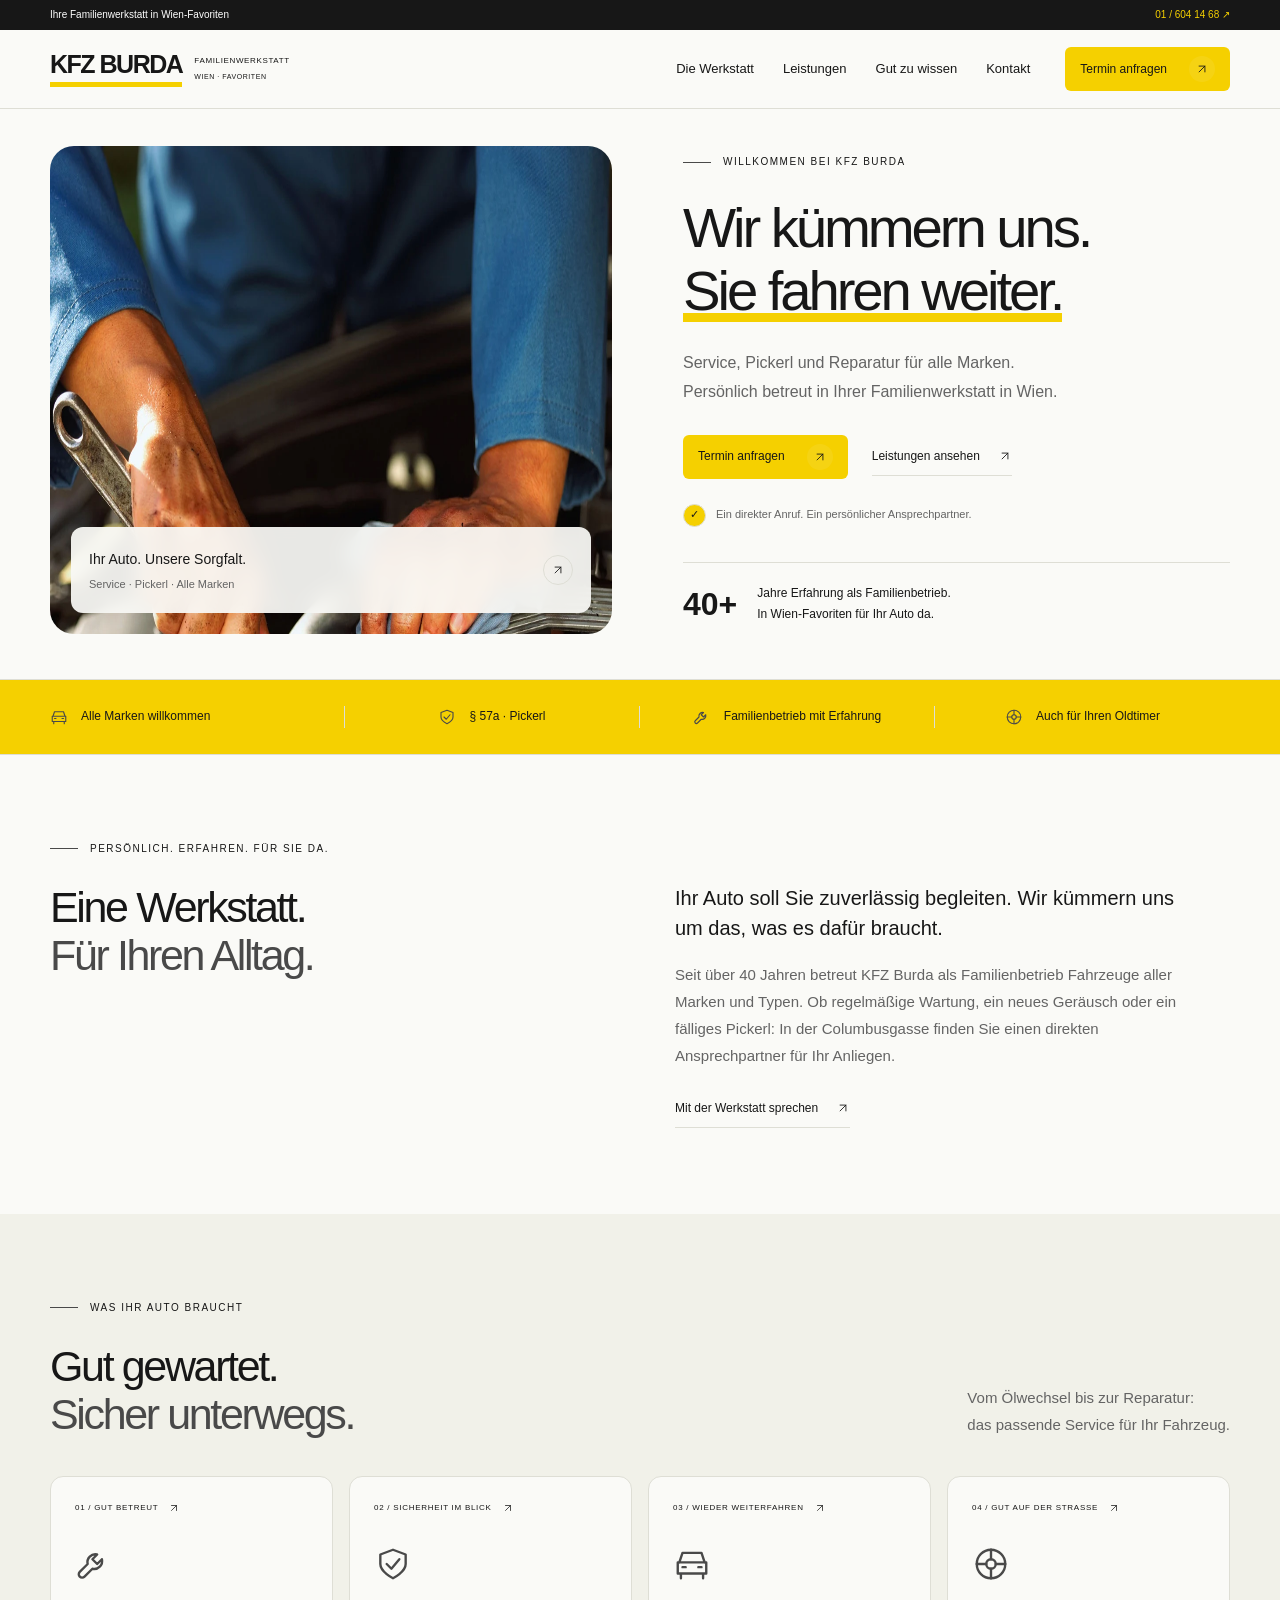
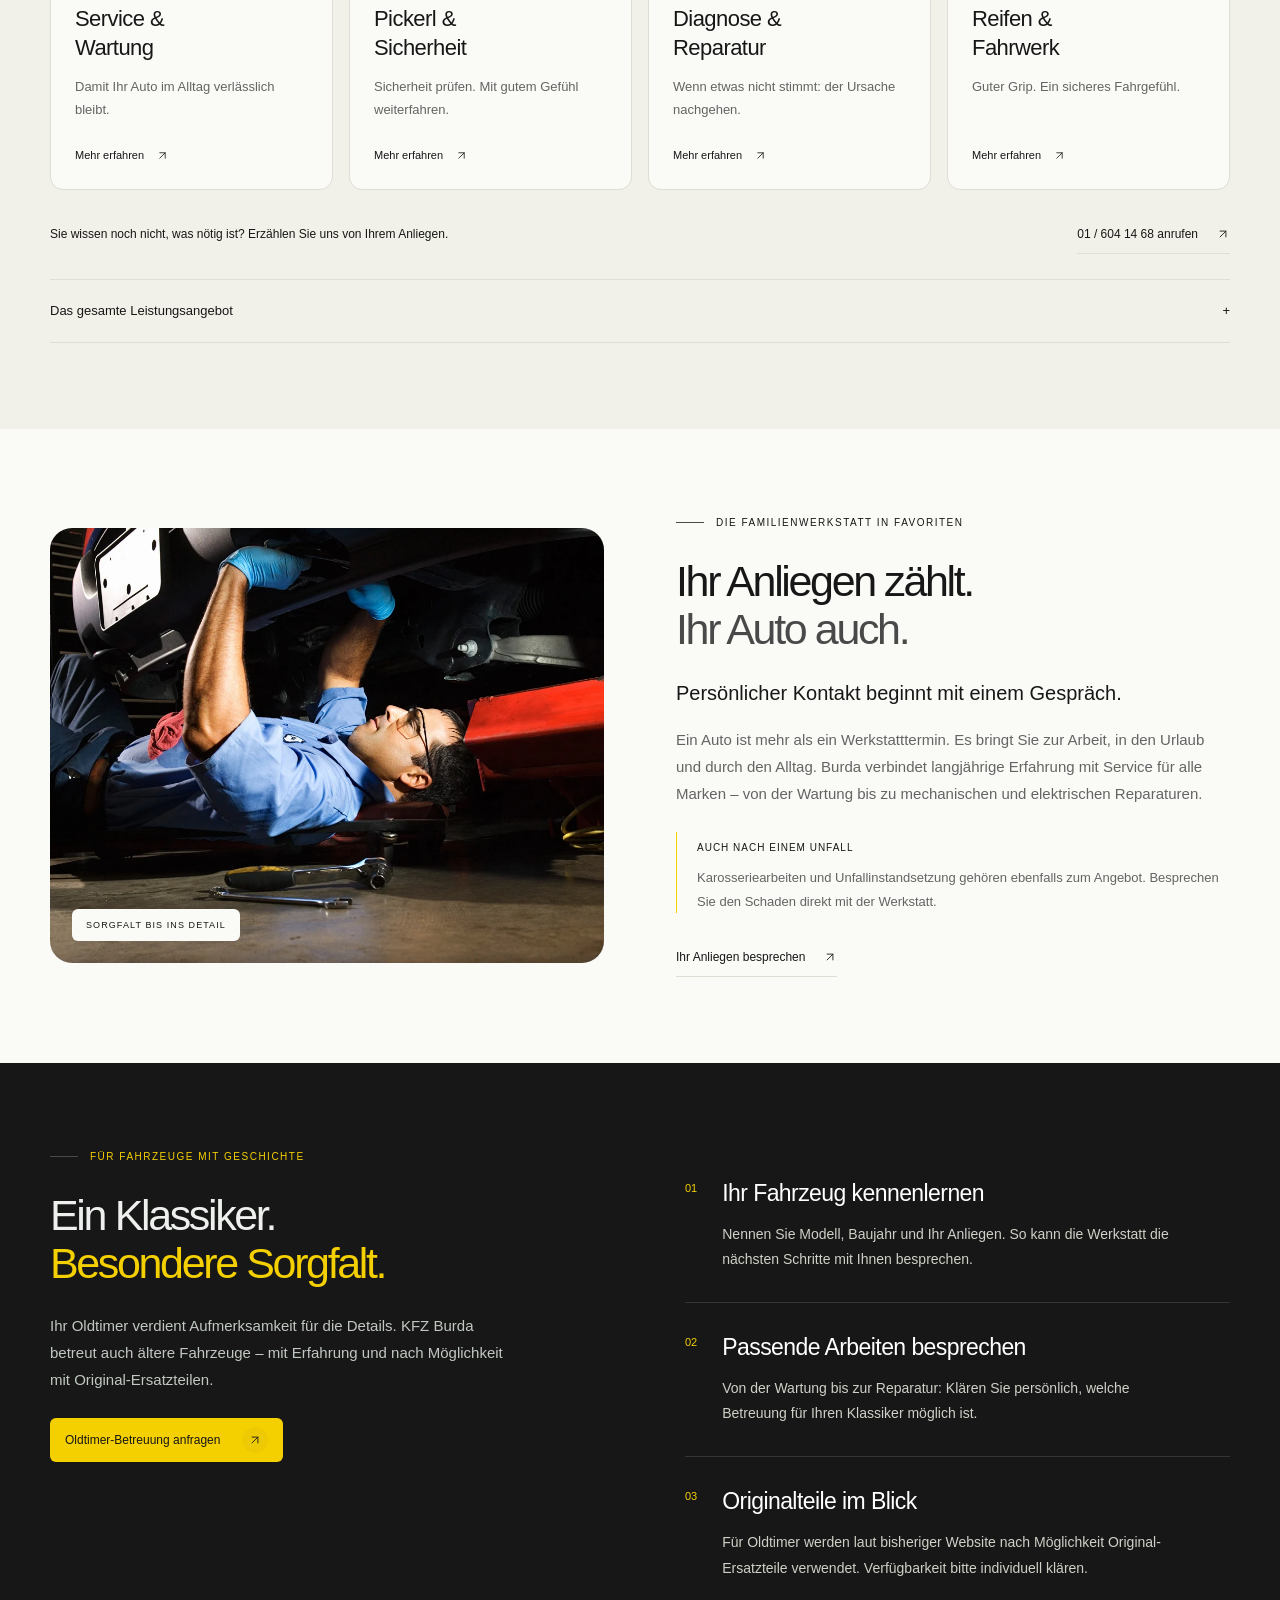
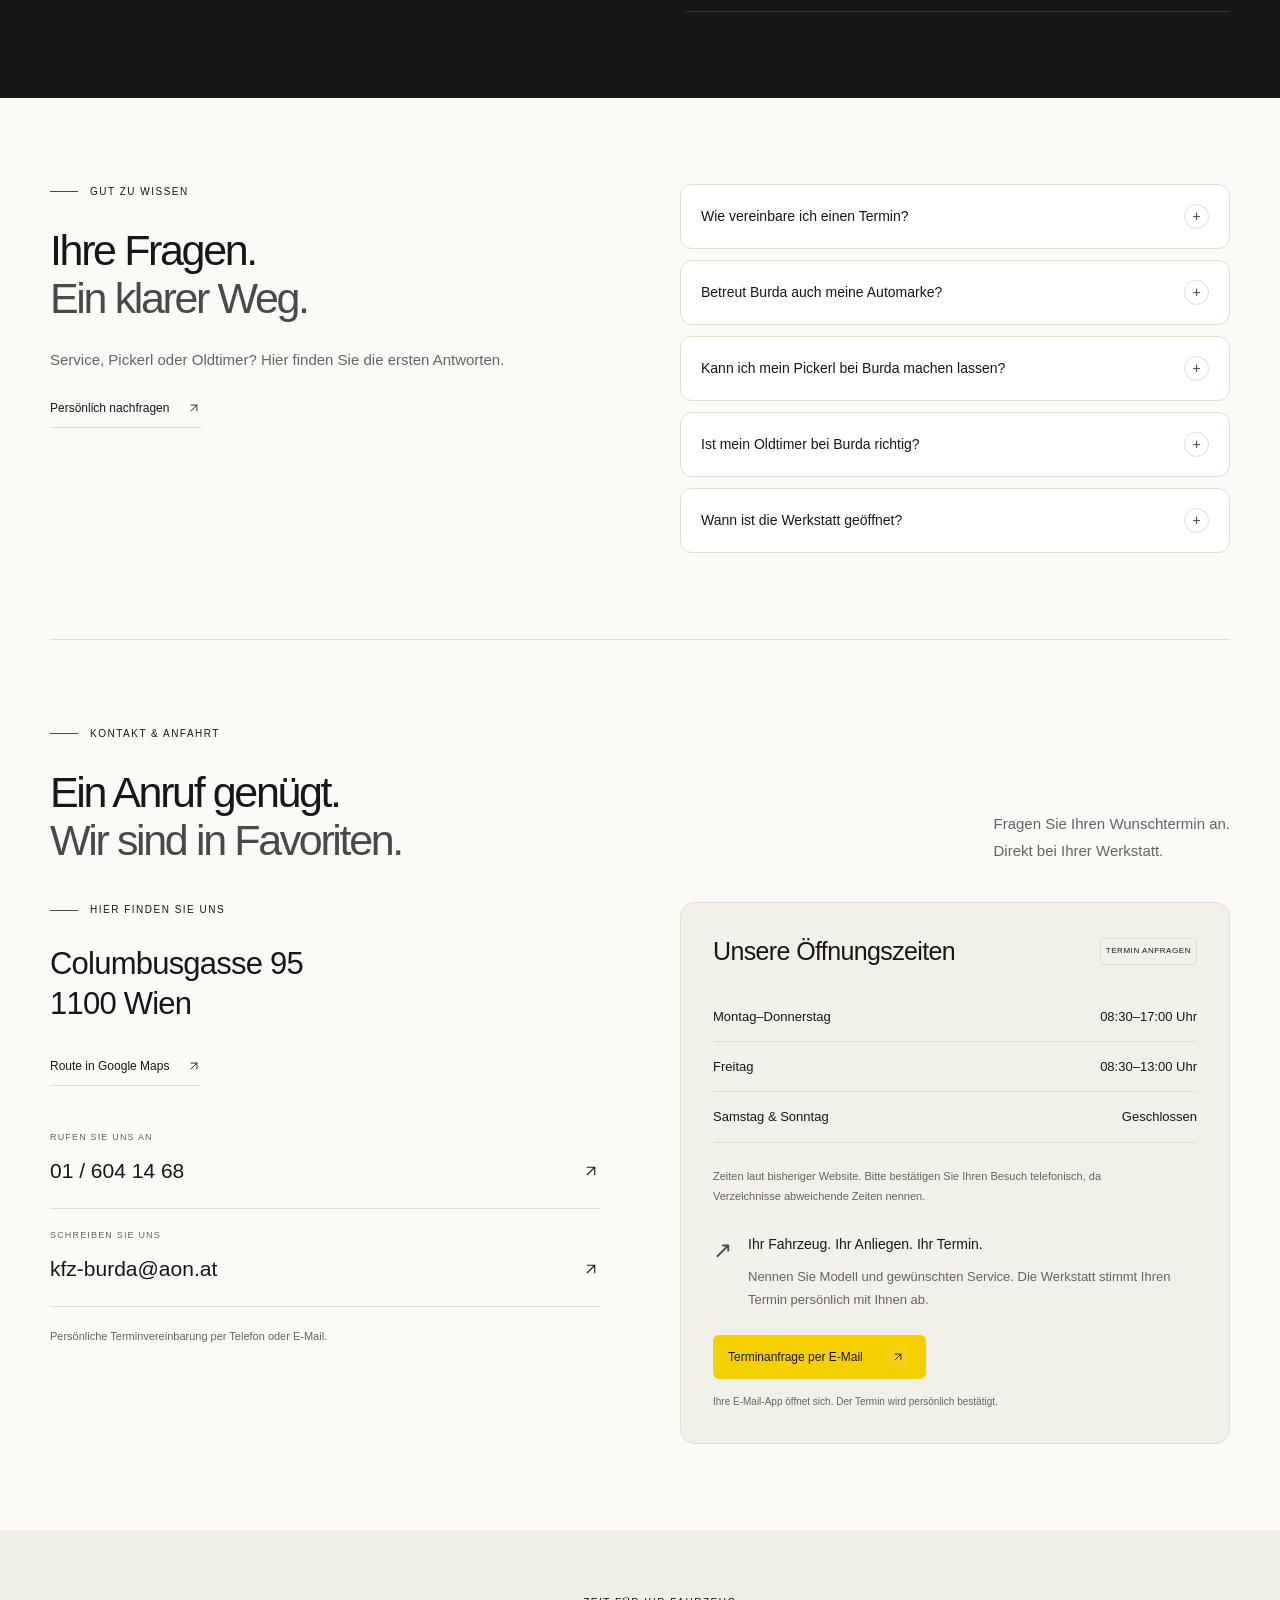
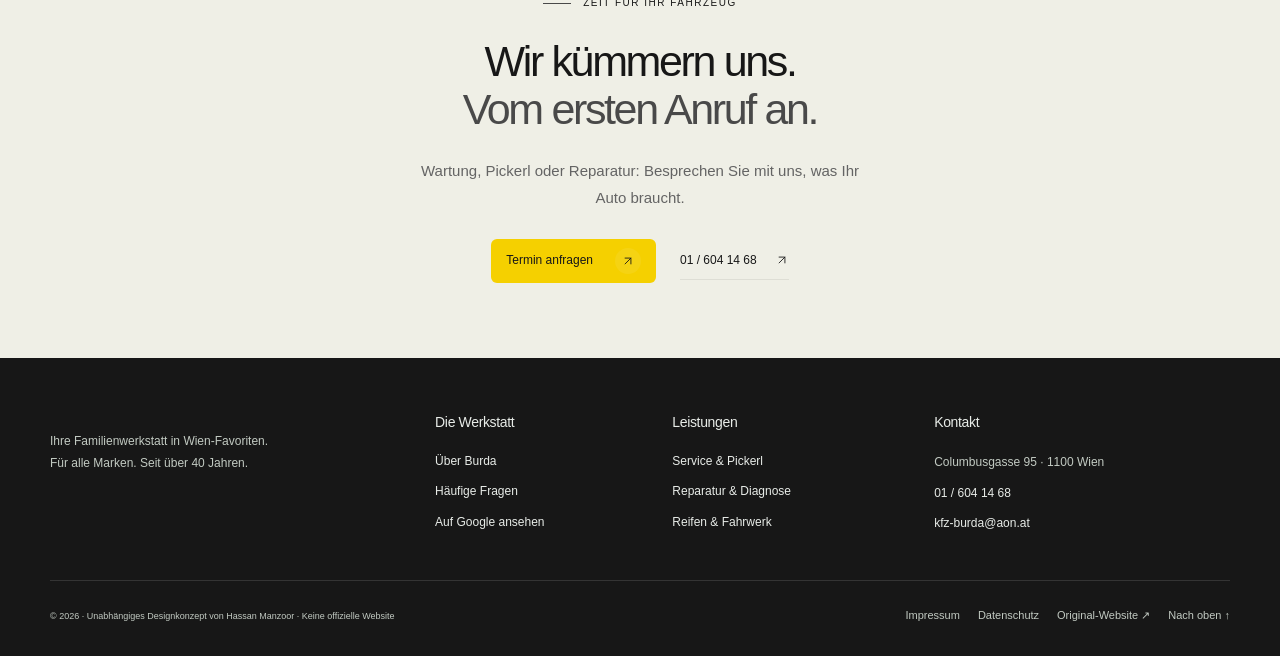
==== index.html @ a309a3d4 "Build Burda family workshop landing page and independent legal preview" ====
<!doctype html><html lang="de"><head><meta charset="utf-8"><meta name="viewport" content="width=device-width,initial-scale=1"><meta name="theme-color" content="#f5d000"><meta name="robots" content="noindex,nofollow"><title>KFZ Burda · Ihre Familienwerkstatt in 1100 Wien</title><meta name="description" content="Service, Pickerl und Reparatur für alle Marken. KFZ Burda in Wien-Favoriten. Unabhängiger Website-Entwurf."><link rel="icon" href="assets/favicon.svg"><link rel="preload" as="image" href="assets/service.webp"><link rel="stylesheet" href="style.css"><script src="app.js" defer></script></head><body><a class="skip" href="#main">Zum Inhalt springen</a><div class="topline"><div class="wrap"><span>Ihre Familienwerkstatt in Wien-Favoriten</span><a href="tel:+4316041468">01 / 604 14 68 ↗</a></div></div><header><div class="wrap nav"><a class="brand" href="/" aria-label="KFZ Burda – Startseite"><span class="brand-mark">KFZ BURDA</span><span>FAMILIENWERKSTATT<small>WIEN · FAVORITEN</small></span></a><nav id="navigation" aria-label="Hauptnavigation"><a href="#werkstatt">Die Werkstatt</a><a href="#leistungen">Leistungen</a><a href="#fragen">Gut zu wissen</a><a href="#kontakt">Kontakt</a></nav><a class="button" href="#kontakt">Termin anfragen<span><svg viewBox="0 0 24 24" aria-hidden="true"><path d="M7 17 17 7M7 7h10v10"/></svg></span></a><button class="menu" aria-label="Menü öffnen" aria-controls="navigation" aria-expanded="false"><span></span><span></span></button></div></header>
<main id="main"><section class="hero wrap"><div class="hero-visual"><img src="assets/service.webp" alt="Service-Motiv aus der bisherigen Website von KFZ Burda" loading="eager" decoding="async" width="1200" height="900"><div class="photo-tag"><div><strong>Ihr Auto. Unsere Sorgfalt.</strong><small>Service · Pickerl · Alle Marken</small></div><a class="text-link" href="#leistungen"><svg viewBox="0 0 24 24" aria-hidden="true"><path d="M7 17 17 7M7 7h10v10"/></svg></a></div></div><div class="hero-copy"><div class="eyebrow">WILLKOMMEN BEI KFZ BURDA</div><h1>Wir kümmern uns.<br><span>Sie fahren weiter.</span></h1><p>Service, Pickerl und Reparatur für alle Marken.<br>Persönlich betreut in Ihrer Familienwerkstatt in Wien.</p><div class="actions"><a class="button" href="#kontakt">Termin anfragen<span><svg viewBox="0 0 24 24" aria-hidden="true"><path d="M7 17 17 7M7 7h10v10"/></svg></span></a><a class="text-link" href="#leistungen">Leistungen ansehen<svg viewBox="0 0 24 24" aria-hidden="true"><path d="M7 17 17 7M7 7h10v10"/></svg></a></div><div class="hero-note"><span>✓</span> Ein direkter Anruf. Ein persönlicher Ansprechpartner.</div><div class="family-proof"><strong>40+</strong><span>Jahre Erfahrung als Familienbetrieb.<br>In Wien-Favoriten für Ihr Auto da.</span></div></div></section>
<div class="trust-strip"><div class="wrap"><div><svg viewBox="0 0 24 24" aria-hidden="true"><path d="m4 11 2-6h12l2 6M3 11h18v7H3zM5 18v3m14-3v3M6 14h2m8 0h2"/></svg>Alle Marken willkommen</div><div><svg viewBox="0 0 24 24" aria-hidden="true"><path d="m12 3 8 3v6c0 5-8 9-8 9s-8-4-8-9V6z"/><path d="m8 12 3 3 5-6"/></svg>§ 57a · Pickerl</div><div><svg viewBox="0 0 24 24" aria-hidden="true"><path d="M14 6a5 5 0 0 0-6 6l-5 5a2 2 0 0 0 3 3l5-5a5 5 0 0 0 6-6l-3 3-3-3 3-3Z"/></svg>Familienbetrieb mit Erfahrung</div><div><svg viewBox="0 0 24 24" aria-hidden="true"><circle cx="12" cy="12" r="9"/><circle cx="12" cy="12" r="3"/><path d="M12 3v6m0 6v6M3 12h6m6 0h6"/></svg>Auch für Ihren Oldtimer</div></div></div>
<section id="werkstatt" class="section wrap intro reveal"><div class="eyebrow">PERSÖNLICH. ERFAHREN. FÜR SIE DA.</div><div class="intro-grid"><h2>Eine Werkstatt.<br><span>Für Ihren Alltag.</span></h2><div><p class="lead">Ihr Auto soll Sie zuverlässig begleiten. Wir kümmern uns um das, was es dafür braucht.</p><p>Seit über 40 Jahren betreut KFZ Burda als Familienbetrieb Fahrzeuge aller Marken und Typen. Ob regelmäßige Wartung, ein neues Geräusch oder ein fälliges Pickerl: In der Columbusgasse finden Sie einen direkten Ansprechpartner für Ihr Anliegen.</p><a class="text-link" href="tel:+4316041468">Mit der Werkstatt sprechen<svg viewBox="0 0 24 24" aria-hidden="true"><path d="M7 17 17 7M7 7h10v10"/></svg></a></div></div></section>
<section id="leistungen" class="section services"><div class="wrap"><div class="section-head reveal"><div><div class="eyebrow">WAS IHR AUTO BRAUCHT</div><h2>Gut gewartet.<br><span>Sicher unterwegs.</span></h2></div><p>Vom Ölwechsel bis zur Reparatur:<br>das passende Service für Ihr Fahrzeug.</p></div><div class="service-grid"><button class="service-card reveal" data-service="0" aria-haspopup="dialog"><span class="card-top">01 / GUT BETREUT<svg viewBox="0 0 24 24" aria-hidden="true"><path d="M7 17 17 7M7 7h10v10"/></svg></span><svg viewBox="0 0 24 24" aria-hidden="true"><path d="M14 6a5 5 0 0 0-6 6l-5 5a2 2 0 0 0 3 3l5-5a5 5 0 0 0 6-6l-3 3-3-3 3-3Z"/></svg><h3>Service &<br>Wartung</h3><p>Damit Ihr Auto im Alltag verlässlich bleibt.</p><span class="card-link">Mehr erfahren <svg viewBox="0 0 24 24" aria-hidden="true"><path d="M7 17 17 7M7 7h10v10"/></svg></span></button><button class="service-card reveal" data-service="1" aria-haspopup="dialog"><span class="card-top">02 / SICHERHEIT IM BLICK<svg viewBox="0 0 24 24" aria-hidden="true"><path d="M7 17 17 7M7 7h10v10"/></svg></span><svg viewBox="0 0 24 24" aria-hidden="true"><path d="m12 3 8 3v6c0 5-8 9-8 9s-8-4-8-9V6z"/><path d="m8 12 3 3 5-6"/></svg><h3>Pickerl &<br>Sicherheit</h3><p>Sicherheit prüfen. Mit gutem Gefühl weiterfahren.</p><span class="card-link">Mehr erfahren <svg viewBox="0 0 24 24" aria-hidden="true"><path d="M7 17 17 7M7 7h10v10"/></svg></span></button><button class="service-card reveal" data-service="2" aria-haspopup="dialog"><span class="card-top">03 / WIEDER WEITERFAHREN<svg viewBox="0 0 24 24" aria-hidden="true"><path d="M7 17 17 7M7 7h10v10"/></svg></span><svg viewBox="0 0 24 24" aria-hidden="true"><path d="m4 11 2-6h12l2 6M3 11h18v7H3zM5 18v3m14-3v3M6 14h2m8 0h2"/></svg><h3>Diagnose &<br>Reparatur</h3><p>Wenn etwas nicht stimmt: der Ursache nachgehen.</p><span class="card-link">Mehr erfahren <svg viewBox="0 0 24 24" aria-hidden="true"><path d="M7 17 17 7M7 7h10v10"/></svg></span></button><button class="service-card reveal" data-service="3" aria-haspopup="dialog"><span class="card-top">04 / GUT AUF DER STRASSE<svg viewBox="0 0 24 24" aria-hidden="true"><path d="M7 17 17 7M7 7h10v10"/></svg></span><svg viewBox="0 0 24 24" aria-hidden="true"><circle cx="12" cy="12" r="9"/><circle cx="12" cy="12" r="3"/><path d="M12 3v6m0 6v6M3 12h6m6 0h6"/></svg><h3>Reifen &<br>Fahrwerk</h3><p>Guter Grip. Ein sicheres Fahrgefühl.</p><span class="card-link">Mehr erfahren <svg viewBox="0 0 24 24" aria-hidden="true"><path d="M7 17 17 7M7 7h10v10"/></svg></span></button></div><div class="service-bottom"><p>Sie wissen noch nicht, was nötig ist? Erzählen Sie uns von Ihrem Anliegen.</p><a class="text-link" href="tel:+4316041468">01 / 604 14 68 anrufen<svg viewBox="0 0 24 24" aria-hidden="true"><path d="M7 17 17 7M7 7h10v10"/></svg></a></div><details class="all-services"><summary>Das gesamte Leistungsangebot <span>+</span></summary><p>Service und Wartung · § 57a-Begutachtung · Computerdiagnose · Sicherheitsanalyse · Urlaubscheck · Ölwechsel · Klimaanlagenwartung · Reifenservice · Bremsen · Auspuff · Lenkung und Fahrwerk · Motor und Kupplung · Elektrische Reparaturen · Karosseriearbeiten und Unfallinstandsetzung · Oldtimerbetreuung</p></details></div></section>
<section class="section wrap team"><div class="team-image reveal"><img src="assets/bodywork.webp" alt="Reparatur-Motiv aus der bisherigen Website von KFZ Burda" loading="lazy" decoding="async" width="1200" height="900"><span class="image-label">SORGFALT BIS INS DETAIL</span></div><div class="team-copy reveal"><div class="eyebrow">DIE FAMILIENWERKSTATT IN FAVORITEN</div><h2>Ihr Anliegen zählt.<br><span>Ihr Auto auch.</span></h2><p class="lead">Persönlicher Kontakt beginnt mit einem Gespräch.</p><p>Ein Auto ist mehr als ein Werkstatttermin. Es bringt Sie zur Arbeit, in den Urlaub und durch den Alltag. Burda verbindet langjährige Erfahrung mit Service für alle Marken – von der Wartung bis zu mechanischen und elektrischen Reparaturen.</p><div class="qualification"><strong>AUCH NACH EINEM UNFALL</strong><p>Karosseriearbeiten und Unfallinstandsetzung gehören ebenfalls zum Angebot. Besprechen Sie den Schaden direkt mit der Werkstatt.</p></div><a class="text-link" href="#kontakt">Ihr Anliegen besprechen<svg viewBox="0 0 24 24" aria-hidden="true"><path d="M7 17 17 7M7 7h10v10"/></svg></a></div></section>
<section class="comfort section"><div class="wrap comfort-grid"><div class="reveal"><div class="eyebrow">FÜR FAHRZEUGE MIT GESCHICHTE</div><h2>Ein Klassiker.<br><span>Besondere Sorgfalt.</span></h2><p>Ihr Oldtimer verdient Aufmerksamkeit für die Details. KFZ Burda betreut auch ältere Fahrzeuge – mit Erfahrung und nach Möglichkeit mit Original-Ersatzteilen.</p><a class="button light" href="tel:+4316041468">Oldtimer-Betreuung anfragen<span><svg viewBox="0 0 24 24" aria-hidden="true"><path d="M7 17 17 7M7 7h10v10"/></svg></span></a></div><div class="comfort-list reveal"><div><span>01</span><div><h3>Ihr Fahrzeug kennenlernen</h3><p>Nennen Sie Modell, Baujahr und Ihr Anliegen. So kann die Werkstatt die nächsten Schritte mit Ihnen besprechen.</p></div></div><div><span>02</span><div><h3>Passende Arbeiten besprechen</h3><p>Von der Wartung bis zur Reparatur: Klären Sie persönlich, welche Betreuung für Ihren Klassiker möglich ist.</p></div></div><div><span>03</span><div><h3>Originalteile im Blick</h3><p>Für Oldtimer werden laut bisheriger Website nach Möglichkeit Original-Ersatzteile verwendet. Verfügbarkeit bitte individuell klären.</p></div></div></div></div></section>
<section id="fragen" class="section wrap faq"><div class="faq-grid"><div class="reveal"><div class="eyebrow">GUT ZU WISSEN</div><h2>Ihre Fragen.<br><span>Ein klarer Weg.</span></h2><p>Service, Pickerl oder Oldtimer? Hier finden Sie die ersten Antworten.</p><a class="text-link" href="tel:+4316041468">Persönlich nachfragen<svg viewBox="0 0 24 24" aria-hidden="true"><path d="M7 17 17 7M7 7h10v10"/></svg></a></div><div class="questions reveal"><details><summary>Wie vereinbare ich einen Termin?<span>+</span></summary><p>Rufen Sie unter 01 / 604 14 68 an oder schreiben Sie an kfz-burda@aon.at. Nennen Sie Ihr Fahrzeug und Ihr Anliegen. Ihren Termin stimmen Sie direkt mit der Werkstatt ab.</p></details><details><summary>Betreut Burda auch meine Automarke?<span>+</span></summary><p>Ja. Die Familienwerkstatt wartet und repariert Fahrzeuge aller Marken und Typen.</p></details><details><summary>Kann ich mein Pickerl bei Burda machen lassen?<span>+</span></summary><p>Ja. Die § 57a-Begutachtung gehört zum Leistungsangebot. Bitte fragen Sie telefonisch nach einem Termin für Ihr Fahrzeug.</p></details><details><summary>Ist mein Oldtimer bei Burda richtig?<span>+</span></summary><p>Burda bietet auch Betreuung für Oldtimer. Laut bisheriger Website werden dafür nach Möglichkeit Original-Ersatzteile verwendet. Besprechen Sie Modell und benötigte Arbeiten persönlich.</p></details><details><summary>Wann ist die Werkstatt geöffnet?<span>+</span></summary><p>Laut bisheriger Website: Montag bis Donnerstag 08:30–17:00 Uhr, Freitag 08:30–13:00 Uhr. Da Verzeichnisse abweichende Zeiten nennen, bestätigen Sie Ihren Besuch bitte telefonisch.</p></details></div></div></section>
<section id="kontakt" class="section wrap contact"><div class="section-head reveal"><div><div class="eyebrow">KONTAKT & ANFAHRT</div><h2>Ein Anruf genügt.<br><span>Wir sind in Favoriten.</span></h2></div><p>Fragen Sie Ihren Wunschtermin an.<br>Direkt bei Ihrer Werkstatt.</p></div><div class="contact-grid"><div class="contact-address reveal"><div class="eyebrow">HIER FINDEN SIE UNS</div><h3>Columbusgasse 95<br>1100 Wien</h3><a class="text-link" href="https://www.google.com/maps/search/?api=1&query=Burda+KFZ+Werkst%C3%A4tte+Columbusgasse+95+1100+Wien">Route in Google Maps<svg viewBox="0 0 24 24" aria-hidden="true"><path d="M7 17 17 7M7 7h10v10"/></svg></a><div class="contact-links"><a href="tel:+4316041468"><small>RUFEN SIE UNS AN</small><span>01 / 604 14 68 <svg viewBox="0 0 24 24" aria-hidden="true"><path d="M7 17 17 7M7 7h10v10"/></svg></span></a><a href="mailto:kfz-burda@aon.at?subject=Terminanfrage%20KFZ%20Burda"><small>SCHREIBEN SIE UNS</small><span>kfz-burda@aon.at <svg viewBox="0 0 24 24" aria-hidden="true"><path d="M7 17 17 7M7 7h10v10"/></svg></span></a></div><p class="contact-note">Persönliche Terminvereinbarung per Telefon oder E-Mail.</p></div><div class="hours reveal"><div class="hours-heading"><h3>Unsere Öffnungszeiten</h3><span>TERMIN ANFRAGEN</span></div><dl><div><dt>Montag–Donnerstag</dt><dd>08:30–17:00 Uhr</dd></div><div><dt>Freitag</dt><dd>08:30–13:00 Uhr</dd></div><div><dt>Samstag & Sonntag</dt><dd>Geschlossen</dd></div></dl><p class="contact-note">Zeiten laut bisheriger Website. Bitte bestätigen Sie Ihren Besuch telefonisch, da Verzeichnisse abweichende Zeiten nennen.</p><div class="booking-note"><span>↗</span><div><strong>Ihr Fahrzeug. Ihr Anliegen. Ihr Termin.</strong><p>Nennen Sie Modell und gewünschten Service. Die Werkstatt stimmt Ihren Termin persönlich mit Ihnen ab.</p></div></div><a class="button" href="mailto:kfz-burda@aon.at?subject=Terminanfrage%20KFZ%20Burda">Terminanfrage per E-Mail<span><svg viewBox="0 0 24 24" aria-hidden="true"><path d="M7 17 17 7M7 7h10v10"/></svg></span></a><small>Ihre E-Mail-App öffnet sich. Der Termin wird persönlich bestätigt.</small></div></div></section>
<section class="closing"><div class="wrap reveal"><div class="eyebrow">ZEIT FÜR IHR FAHRZEUG</div><h2>Wir kümmern uns.<br><span>Vom ersten Anruf an.</span></h2><p>Wartung, Pickerl oder Reparatur: Besprechen Sie mit uns, was Ihr Auto braucht.</p><div class="actions"><a class="button" href="#kontakt">Termin anfragen<span><svg viewBox="0 0 24 24" aria-hidden="true"><path d="M7 17 17 7M7 7h10v10"/></svg></span></a><a class="text-link" href="tel:+4316041468">01 / 604 14 68<svg viewBox="0 0 24 24" aria-hidden="true"><path d="M7 17 17 7M7 7h10v10"/></svg></a></div></div></section></main>
<footer><div class="wrap"><div class="footer-grid"><div><a class="brand" href="/" aria-label="KFZ Burda – Startseite"><span class="brand-mark">KFZ BURDA</span><span>FAMILIENWERKSTATT<small>WIEN · FAVORITEN</small></span></a><p>Ihre Familienwerkstatt in Wien-Favoriten.<br>Für alle Marken. Seit über 40 Jahren.</p></div><div><h3>Die Werkstatt</h3><a href="#werkstatt">Über Burda</a><a href="#fragen">Häufige Fragen</a><a href="https://www.google.com/maps/search/?api=1&query=Burda+KFZ+Werkst%C3%A4tte+Columbusgasse+95+1100+Wien">Auf Google ansehen</a></div><div><h3>Leistungen</h3><a href="#leistungen">Service & Pickerl</a><a href="#leistungen">Reparatur & Diagnose</a><a href="#leistungen">Reifen & Fahrwerk</a></div><div><h3>Kontakt</h3><p>Columbusgasse 95 · 1100 Wien</p><a href="tel:+4316041468">01 / 604 14 68</a><a href="mailto:kfz-burda@aon.at">kfz-burda@aon.at</a></div></div><div class="footer-bottom"><span>© 2026 · Unabhängiges Designkonzept von Hassan Manzoor · Keine offizielle Website</span><div><a href="impressum.html">Impressum</a><a href="datenschutz.html">Datenschutz</a><a href="https://stadler49.wixsite.com/kfz-burda">Original-Website ↗</a><a href="#main">Nach oben ↑</a></div></div></div></footer><div class="mobile-bar"><a class="button" href="tel:+4316041468">Anrufen<span><svg viewBox="0 0 24 24" aria-hidden="true"><path d="M7 17 17 7M7 7h10v10"/></svg></span></a><a class="button" href="#kontakt">Termin anfragen<span><svg viewBox="0 0 24 24" aria-hidden="true"><path d="M7 17 17 7M7 7h10v10"/></svg></span></a></div><dialog id="detail-dialog" aria-labelledby="dialog-title"><button class="dialog-close" aria-label="Schließen">×</button><div id="dialog-content"></div></dialog></body></html>
---- style.css ----
:root{--ink:#3b4347;--accent:#586158;--muted:#6b7579;--paper:#fafaf8;--wash:#eff1ef;--line:#dce0dc;--dark:#30383c}*{box-sizing:border-box}html{scroll-behavior:smooth;scroll-padding-top:100px}body{margin:0;background:var(--paper);color:var(--ink);font:400 15px/1.8 Tahoma,Geneva,Arial,sans-serif}a{color:inherit;text-decoration:none}button,input{font:inherit}button{cursor:pointer}img{max-width:100%}h1,h2,h3,p,figure{margin:0}h1,h2{font-weight:300;line-height:1.12;letter-spacing:-.045em}h1{font-size:clamp(43px,4.7vw,66px)}h2{font-size:46px}h1 span,h2 span{color:var(--accent)}h3{font-weight:400;line-height:1.3;letter-spacing:-.025em}svg{width:18px;height:18px;fill:none;stroke:currentColor;stroke-width:1.5;stroke-linecap:round;stroke-linejoin:round;flex:none}a:focus-visible,button:focus-visible,summary:focus-visible{outline:2px solid var(--accent);outline-offset:6px}.wrap{width:calc(100% - 100px);max-width:1300px;margin:auto}.section{padding:86px 0}.skip{position:fixed;top:-100px;left:15px;background:white;padding:12px;z-index:10}.skip:focus{top:10px}.topline{background:var(--ink);color:#fff;font-size:10px;line-height:30px}.topline .wrap{display:flex;justify-content:space-between}.topline a{color:#e3e8e3}header{border-bottom:1px solid var(--line);background:var(--paper);position:sticky;top:0;z-index:5}.nav{height:78px;display:flex;align-items:center;gap:35px}.brand{display:flex;align-items:center;gap:20px}.brand img{width:148px;height:48px;object-fit:contain}.brand>span{font-size:9px;letter-spacing:.15em;line-height:1.5}.brand small{display:block;font-size:7px;margin-top:5px;letter-spacing:.08em}nav{display:flex;gap:29px;margin-left:auto;font-size:13px}nav a:hover{color:var(--accent)}.button{display:inline-flex;align-items:center;justify-content:center;gap:22px;background:var(--ink);color:white;padding:9px 15px;min-height:44px;border-radius:6px;font-size:12px;font-weight:500;line-height:1.4;transition:background .2s,transform .2s}.button:hover{background:var(--accent);transform:translateY(-2px)}.button>span{display:grid;place-items:center;width:26px;height:26px;border-radius:50%;background:#ffffff13}.button svg{width:14px;height:14px}.menu{display:none;background:none;border:0;padding:10px}.menu span{display:block;width:22px;height:1px;background:var(--ink);margin:6px 0}.hero{display:grid;grid-template-columns:1fr 1fr;align-items:center;gap:56px;min-height:570px;padding-top:30px;padding-bottom:38px}.hero-visual{height:488px;position:relative;border-radius:24px;overflow:hidden}.hero-photo{width:100%;height:100%;object-fit:cover;object-position:58% center;display:block}.photo-tag{position:absolute;bottom:21px;left:21px;right:21px;padding:18px;background:#fafaf8ed;border-radius:12px;display:flex;justify-content:space-between;align-items:center;box-shadow:0 4px 30px #0001;backdrop-filter:blur(10px)}.photo-tag strong{font-weight:500;font-size:14px}.photo-tag small{display:block;font-size:11px;color:var(--muted);margin-top:3px}.photo-tag .text-link{margin:0;padding:7px;border:1px solid var(--line);border-radius:50%}.hero-copy{padding-left:15px}.eyebrow{display:flex;align-items:center;gap:12px;font-size:10px;font-weight:500;letter-spacing:.15em;line-height:1.6;margin-bottom:26px}.eyebrow:before{content:'';height:1px;width:28px;background:var(--accent)}.hero p{font-size:16px;color:var(--muted);margin:27px 0 28px}.actions{display:flex;align-items:center;gap:24px;flex-wrap:wrap}.text-link{display:inline-flex;align-items:center;gap:18px;padding:10px 0;border-bottom:1px solid var(--line);font-size:12px;font-weight:500;line-height:1.5}.text-link:hover{color:var(--accent)}.text-link svg{width:14px;height:14px}.hero-note{display:flex;align-items:center;gap:10px;font-size:11px;color:var(--muted);margin-top:25px}.hero-note>span{border:1px solid var(--line);height:23px;width:23px;display:grid;place-items:center;border-radius:50%;color:var(--accent)}.hero-rating{display:flex;align-items:center;gap:9px;font-size:10px;margin-top:21px}.hero-rating>strong{font-size:15px;font-weight:500}.hero-rating>span:last-child{display:flex;align-items:center;gap:8px;color:var(--muted)}.hero-rating svg{width:12px;height:12px}.stars{color:#8a7539;letter-spacing:2px;font-size:13px}.trust-strip{border-top:1px solid var(--line);border-bottom:1px solid var(--line)}.trust-strip .wrap{display:grid;grid-template-columns:repeat(4,1fr);padding:26px 0}.trust-strip .wrap>div{display:flex;align-items:center;justify-content:center;gap:13px;font-size:12px;border-right:1px solid var(--line)}.trust-strip .wrap>div:first-child{justify-content:flex-start}.trust-strip .wrap>div:last-child{border:0}.trust-strip svg{color:var(--accent)}.intro-grid{display:grid;grid-template-columns:1fr 1fr;gap:70px}.intro-grid .lead{font-size:20px;line-height:1.5;color:var(--ink);margin-bottom:18px}.intro-grid p{color:var(--muted);max-width:510px}.intro-grid .text-link{margin-top:20px}.services{background:var(--wash)}.section-head{display:flex;justify-content:space-between;gap:40px;align-items:flex-end;margin-bottom:38px}.section-head>p{max-width:400px;color:var(--muted)}.service-grid{display:grid;grid-template-columns:repeat(4,1fr);gap:16px}.service-card{text-align:left;border:1px solid var(--line);border-radius:13px;background:var(--paper);padding:24px;color:var(--ink);display:flex;flex-direction:column;transition:transform .2s,box-shadow .2s}.service-card:hover{transform:translateY(-5px);box-shadow:0 10px 25px #30383c09}.card-top{font-size:8px;letter-spacing:.09em;display:flex;justify-content:space-between;align-items:center;gap:10px}.card-top svg{width:12px;height:12px}.service-card>svg{width:38px;height:38px;margin:30px 0 22px;color:var(--accent)}.service-card h3{font-size:22px;margin-bottom:14px}.service-card p{font-size:13px;line-height:1.7;color:var(--muted);margin-bottom:25px}.card-link{display:flex;align-items:center;gap:12px;font-size:11px;margin-top:auto}.card-link svg{width:13px;height:13px}.service-bottom{display:flex;justify-content:space-between;align-items:center;gap:25px;margin:25px 0;font-size:12px}.all-services{border-top:1px solid var(--line);border-bottom:1px solid var(--line);font-size:13px}.all-services summary{display:flex;justify-content:space-between;padding:19px 0;cursor:pointer;list-style:none}.all-services p{padding:0 0 20px;color:var(--muted)}summary::-webkit-details-marker{display:none}.practice-gallery{display:grid;grid-template-columns:1fr 1fr;gap:20px;margin-top:38px}.practice-gallery img{width:100%;height:240px;object-fit:cover;border-radius:13px;display:block}.practice-gallery figcaption{font-size:11px;color:var(--muted);margin-top:10px}.team{display:grid;grid-template-columns:1fr 1fr;align-items:center;gap:72px}.team-image{height:435px;position:relative;border-radius:22px;overflow:hidden}.team-image img{width:100%;height:100%;object-fit:cover;object-position:48% center}.image-label{position:absolute;left:22px;bottom:22px;background:var(--paper);padding:8px 14px;border-radius:6px;letter-spacing:.12em;font-size:9px}.team-copy .lead{font-size:20px;color:var(--ink);margin:22px 0 15px}.team-copy p{color:var(--muted)}.qualification{margin:25px 0;border-left:1px solid var(--line);padding:0 0 0 20px}.qualification strong{font-size:10px;letter-spacing:.1em;font-weight:500}.qualification p{font-size:13px;margin-top:7px}.comfort{background:var(--dark);color:#edf0ed}.comfort h2 span{color:#acb8ac}.comfort .eyebrow{color:#c7d0c7}.comfort-grid{display:grid;grid-template-columns:1fr 1fr;gap:90px}.comfort p{color:#c1c8c1;margin:25px 0;font-size:15px;max-width:460px}.light{background:var(--wash);color:var(--ink)}.light:hover{background:white}.light>span{background:#3b43470a}.comfort-photo{margin-top:32px}.comfort-photo img{height:245px;width:100%;object-fit:cover;border-radius:14px}.comfort-photo figcaption{font-size:10px;color:#aeb8ae;margin-top:9px}.comfort-list{display:flex;flex-direction:column;justify-content:center}.comfort-list>div{display:flex;gap:25px;border-bottom:1px solid #ffffff20;padding:30px 0}.comfort-list>div>span{color:#acb8ac;font-size:11px}.comfort-list h3{font-size:23px;color:#fff}.comfort-list p{font-size:14px;line-height:1.8;margin:13px 0 0}.visit-layout{display:grid;grid-template-columns:1fr 1fr;gap:70px;align-items:center}.visit-intro{margin:22px 0 25px;color:var(--muted);max-width:460px}.steps{display:flex;flex-direction:column;gap:13px;margin-bottom:25px}.steps>div{display:flex;align-items:flex-start;gap:18px;padding:18px 20px;border:1px solid var(--line);border-radius:13px;background:#fff}.steps>div>span{font-size:13px;color:var(--accent);padding-top:2px}.steps h3{font-size:19px;margin-bottom:7px}.steps p{font-size:13px;color:var(--muted)}.visit-masonry{display:grid;grid-template-columns:1fr 1fr;gap:16px;align-items:start}.visit-masonry figure{border-radius:16px;overflow:hidden;height:220px}.visit-masonry figure:first-child{margin-top:25px;height:195px}.visit-masonry figure:nth-child(3){height:290px}.visit-masonry figure:nth-child(4){height:260px}.visit-masonry img{width:100%;height:100%;object-fit:cover}.visit-masonry figure:nth-child(2) img{object-position:50% 60%}.reviews{background:var(--wash)}.review-grid{display:grid;grid-template-columns:1.2fr 1fr;gap:110px;align-items:center}.review-grid p{margin:25px 0;color:var(--muted);max-width:440px}.rating-card{border:1px solid var(--line);background:var(--paper);border-radius:22px;padding:36px 40px}.google-label{font-size:13px;font-weight:500}.rating-score{font-size:67px;font-weight:300;letter-spacing:-.04em;line-height:1.2;margin:17px 0 8px}.rating-score span{font-size:19px;color:var(--muted);margin-left:9px}.rating-card .stars{font-size:22px;letter-spacing:4px}.rating-card strong{display:block;font-size:14px;font-weight:400;margin-top:10px}.rating-card p{font-size:11px;line-height:1.7;margin:17px 0}.faq-grid{display:grid;grid-template-columns:1fr 1fr;gap:80px}.faq-grid>div>p{margin:24px 0 16px;color:var(--muted)}.questions{display:flex;flex-direction:column;gap:11px}.questions details{border:1px solid var(--line);border-radius:12px;overflow:hidden;background:#fff}.questions summary{display:flex;justify-content:space-between;align-items:center;padding:19px 20px;gap:18px;cursor:pointer;font-size:14px;line-height:1.5}.questions summary span{width:25px;height:25px;border:1px solid var(--line);border-radius:50%;display:grid;place-items:center;flex:none;color:var(--accent)}.questions details[open] summary{border-bottom:1px solid var(--line)}.questions details[open] summary span{transform:rotate(45deg)}.questions p{padding:18px 20px 20px;font-size:14px;color:var(--muted);line-height:1.8}.contact{border-top:1px solid var(--line)}.contact-grid{display:grid;grid-template-columns:1fr 1fr;gap:80px}.contact-address h3{font-size:31px;margin-bottom:22px;font-weight:300}.contact-links{margin-top:25px}.contact-links a{display:block;padding:18px 0;border-bottom:1px solid var(--line)}.contact-links small{display:block;font-size:9px;letter-spacing:.13em;color:var(--muted);margin-bottom:7px}.contact-links span{font-size:21px;display:flex;justify-content:space-between;align-items:center;gap:15px;overflow-wrap:anywhere}.contact-note{font-size:11px;color:var(--muted);max-width:440px;line-height:1.8;margin-top:20px}.hours{padding:32px;background:var(--wash);border:1px solid var(--line);border-radius:15px}.hours-heading{display:flex;align-items:center;justify-content:space-between;gap:10px}.hours-heading h3{font-size:25px;font-weight:300}.hours-heading>span{font-size:8px;letter-spacing:.07em;border:1px solid var(--line);border-radius:4px;padding:5px;white-space:nowrap}.hours dl{margin:24px 0}.hours dl>div{display:flex;justify-content:space-between;gap:15px;padding:13px 0;border-bottom:1px solid var(--line);font-size:13px}.hours dd{margin:0;text-align:right}.booking-note{display:flex;gap:16px;margin:24px 0}.booking-note>span{font-size:23px;color:var(--accent)}.booking-note strong{font-weight:500;font-size:14px}.booking-note p{font-size:13px;margin-top:7px;color:var(--muted)}.hours>small{display:block;margin-top:14px;color:var(--muted);font-size:10px}.closing{background:var(--wash);text-align:center;padding:65px 0 75px}.closing .eyebrow{justify-content:center}.closing p{max-width:460px;margin:23px auto 28px;color:var(--muted)}.closing .actions{justify-content:center}footer{background:var(--ink);color:#e8ece8;padding:55px 0 30px}.footer-grid{display:grid;grid-template-columns:1.4fr .8fr .9fr 1.2fr;gap:40px;padding-bottom:45px}.footer-grid .brand{display:block}.footer-grid .brand img{background:#fff;border-radius:3px;padding:5px;width:160px;height:auto}.footer-grid .brand>span{display:none}.footer-grid h3{font-size:14px;margin-bottom:20px}.footer-grid p{font-size:12px;color:#c2cac2;line-height:1.9;margin-top:17px}.footer-grid a:not(.brand){display:block;font-size:12px;margin-top:9px;overflow-wrap:anywhere}.footer-bottom{display:flex;justify-content:space-between;align-items:center;gap:25px;border-top:1px solid #ffffff20;padding-top:25px;font-size:9px;color:#c2cac2}.footer-bottom>div{display:flex;gap:18px;font-size:11px}.mobile-bar{display:none}dialog{border:1px solid var(--line);border-radius:20px;max-width:600px;width:calc(100% - 35px);padding:48px 35px;background:var(--paper);color:var(--ink)}dialog::backdrop{background:#1f272bb3;backdrop-filter:blur(6px)}.dialog-close{position:absolute;right:15px;top:10px;border:0;background:transparent;font-size:30px;color:var(--ink)}#dialog-content h2{font-size:34px}#dialog-content p{margin:22px 0 28px;font-size:16px}.js-motion .reveal{opacity:0;transform:translateY(20px);transition:opacity .65s,transform .65s}.js-motion .reveal.visible{opacity:1;transform:none}.legal-page{max-width:850px}.legal-page h1{font-size:48px;margin-bottom:25px}.legal-page h2{font-size:28px;margin:30px 0 15px}.legal-page p{margin:15px 0}.legal-page a:not(.button){text-decoration:underline;text-underline-offset:3px}
@media(max-width:1100px){.brand>span{display:none}.nav{gap:25px}nav{gap:20px;font-size:12px}.hero{gap:35px}.hero-copy{padding-left:0}h1{font-size:50px}.hero-visual{height:455px}.team,.visit-layout{gap:40px}.comfort-grid,.faq-grid,.contact-grid{gap:50px}.review-grid{gap:60px}.footer-grid{gap:25px}.service-card{padding:20px}.hours{padding:25px}.hours-heading{align-items:flex-start;flex-direction:column}}
@media(max-width:760px){html{scroll-padding-top:80px}.wrap{width:calc(100% - 32px)}body{font-size:14px}.section{padding:55px 0}.topline{font-size:9px;line-height:29px}.topline .wrap>span{display:none}.topline .wrap{justify-content:center}.nav{height:67px;gap:12px}.brand img{width:120px;height:40px}.nav>.button{margin-left:auto;font-size:10px;min-height:36px;padding:7px 10px;gap:9px}.nav>.button>span{height:22px;width:22px}.menu{display:block;padding:8px}.nav nav{display:none;position:absolute;top:67px;left:0;right:0;background:var(--paper);padding:22px 25px;border-bottom:1px solid var(--line);margin:0;font-size:16px;flex-direction:column;gap:18px}.nav nav.open{display:flex}.hero{grid-template-columns:1fr;gap:27px;padding:19px 0 30px;min-height:0}.hero-visual{height:310px;border-radius:20px}.hero-copy{padding:0 4px}.hero-photo{object-position:55% center}.photo-tag{bottom:13px;left:13px;right:13px;padding:13px}.photo-tag strong{font-size:12px}.photo-tag small{font-size:10px}.hero .eyebrow{font-size:8px;margin-bottom:19px}h1{font-size:clamp(38px,10vw,48px)}h2{font-size:34px}.hero p{font-size:14px;margin:21px 0 23px;line-height:1.75}.actions{gap:19px}.hero .actions .button{font-size:11px;gap:14px;min-height:41px;padding:8px 12px}.hero .text-link{font-size:11px;gap:10px}.hero-note{font-size:10px;margin-top:21px}.hero-rating{font-size:9px;margin-top:18px}.hero-rating .stars{font-size:10px}.trust-strip .wrap{grid-template-columns:1fr 1fr;gap:18px 10px;padding:22px 0}.trust-strip .wrap>div{justify-content:flex-start!important;font-size:10px;gap:8px}.trust-strip .wrap>div:nth-child(even){border:0}.trust-strip svg{width:15px;height:15px}.intro-grid,.team,.comfort-grid,.visit-layout,.review-grid,.faq-grid,.contact-grid{grid-template-columns:1fr;gap:32px}.eyebrow{font-size:9px;margin-bottom:22px}.intro-grid .lead{font-size:19px}.intro-grid p{font-size:14px}.section-head{display:block;margin-bottom:30px}.section-head>p{font-size:14px;margin-top:22px}.service-grid{grid-template-columns:1fr 1fr;gap:12px}.service-card{padding:18px 14px;border-radius:12px}.card-top{font-size:6px;letter-spacing:.06em}.card-top svg{width:10px;height:10px}.service-card>svg{width:30px;height:30px;margin:23px 0 17px}.service-card h3{font-size:19px}.service-card p{font-size:12px;line-height:1.7;margin-bottom:20px}.card-link{font-size:10px;gap:7px}.card-link svg{width:12px;height:12px}.service-bottom{display:block}.service-bottom .text-link{margin-top:10px}.all-services{font-size:12px}.practice-gallery{gap:12px;margin-top:28px}.practice-gallery img{height:160px;border-radius:12px}.practice-gallery figcaption{font-size:10px;line-height:1.6}.team-image{height:290px;border-radius:17px}.team-copy .lead{font-size:19px}.team-copy p{font-size:14px}.qualification p{font-size:12px}.comfort p{font-size:14px}.comfort-photo img{height:210px}.comfort-list>div{padding:22px 0;gap:20px}.comfort-list h3{font-size:21px}.comfort-list p{font-size:13px}.visit-intro{font-size:14px}.steps>div{padding:16px 15px;gap:13px}.steps h3{font-size:18px}.steps p{font-size:13px}.visit-masonry{gap:12px}.visit-masonry figure{height:190px;border-radius:13px}.visit-masonry figure:first-child{height:170px;margin-top:20px}.visit-masonry figure:nth-child(3){height:240px}.visit-masonry figure:nth-child(4){height:220px}.review-grid p{font-size:14px}.rating-card{padding:28px}.rating-card p{font-size:11px}.rating-score{font-size:60px}.questions summary{font-size:14px;padding:16px}.questions p{font-size:13px;padding:16px}.contact-links span{font-size:20px}.contact-note{font-size:11px}.hours{padding:25px}.hours-heading{flex-direction:row;align-items:center}.hours-heading h3{font-size:23px}.hours dl>div{font-size:12px}.closing{padding:55px 0 60px}.closing p{font-size:14px}.footer-grid{grid-template-columns:1fr 1fr;gap:28px 22px}.footer-grid>div:first-child,.footer-grid>div:last-child{grid-column:1/-1}.footer-grid a:not(.brand){font-size:13px}.footer-bottom{display:block;font-size:9px}.footer-bottom>div{margin-top:20px;flex-wrap:wrap;gap:17px}footer{padding-bottom:95px}.mobile-bar{position:fixed;left:0;right:0;bottom:0;z-index:6;display:grid;grid-template-columns:1fr 1fr;gap:10px;padding:10px 16px calc(10px + env(safe-area-inset-bottom));background:#fafaf8ef;backdrop-filter:blur(10px);border-top:1px solid var(--line)}.mobile-bar .button{font-size:11px;min-height:40px;gap:15px}.mobile-bar .button:first-child{background:var(--wash);color:var(--ink)}.legal-page h1{font-size:36px}.legal-page h2{font-size:27px}}
@media(max-width:360px){.nav{gap:5px}.brand img{width:104px}.nav>.button{font-size:9px;gap:6px}.hero-visual{height:280px}.service-card h3{font-size:17px}.hero .actions{gap:12px}.hero .actions .button{gap:8px}.hours-heading>span{display:none}.hero-note{font-size:9px}}
@media(prefers-reduced-motion:reduce){html{scroll-behavior:auto}*,*:before,*:after{transition:none!important;animation:none!important}.js-motion .reveal{opacity:1;transform:none}}

:root{--ink:#171717;--accent:#494949;--muted:#646464;--paper:#fafaf7;--wash:#f1f1e9;--line:#deded5;--dark:#171717;--yellow:#f5d000}h1,h2{font-weight:400;letter-spacing:-.055em}h1{font-size:clamp(40px,4.4vw,61px)}h2{font-size:43px}.brand{gap:12px}.brand-mark{font:bold 25px/1 Tahoma,Arial,sans-serif!important;letter-spacing:-.06em!important;border-bottom:5px solid var(--yellow);padding-bottom:5px}.brand>span:last-child{font-size:8px;letter-spacing:.08em}.button{background:var(--yellow);color:var(--ink)}.button:hover{background:#dfbd00;color:#171717}.button.light{background:var(--yellow);color:#171717}.button span{border-color:#17171744}.hero-copy h1 span{color:#171717;box-shadow:inset 0 -.16em var(--yellow)}.photo-tag{background:#fafaf7ed}.trust-strip{background:#f5d000}.trust-strip .wrap>div{color:#171717}.service-card:hover{background:#f5d000}.service-card:hover h3,.service-card:hover p,.service-card:hover .card-top,.service-card:hover .card-link{color:#171717}.card-top{font-size:8px}.qualification{border-left-color:var(--yellow)}.comfort h2 span,.comfort .eyebrow{color:#f5d000}.comfort-list>div>span{color:#f5d000}.comfort .comfort-list p{color:#d0d0c8}.steps>div>span{color:#171717;background:#f5d000}.closing{background:#efefe6}.topline a{color:#f5d000}.family-proof{display:flex;gap:20px;align-items:center;margin-top:35px;border-top:1px solid var(--line);padding-top:20px;font-size:12px}.family-proof strong{font-size:32px;line-height:1}.hero{min-height:570px}.hero-note{font-size:11px}.hero .hero-note span{background:#f5d000;color:#171717}.pickerl-icon{width:50px;height:50px}.legal-page p{margin:24px 0}.legal-page h2{margin-top:40px}.photo-source{font-size:10px;color:#74746c;margin-top:12px}.team-image img{object-position:center}.contact-note{font-size:11px}@media(max-width:760px){.brand-mark{font-size:23px!important}.brand>span:last-child{display:none}.nav{gap:12px}.hero{min-height:0}.hero-copy h1{font-size:43px}.hero-note{font-size:10px}h2{font-size:33px}.family-proof{margin-top:24px}.card-top{font-size:7px}}@media(max-width:380px){.brand-mark{font-size:20px!important}.hero-copy h1{font-size:38px}.nav>.button{font-size:9px;gap:8px}}
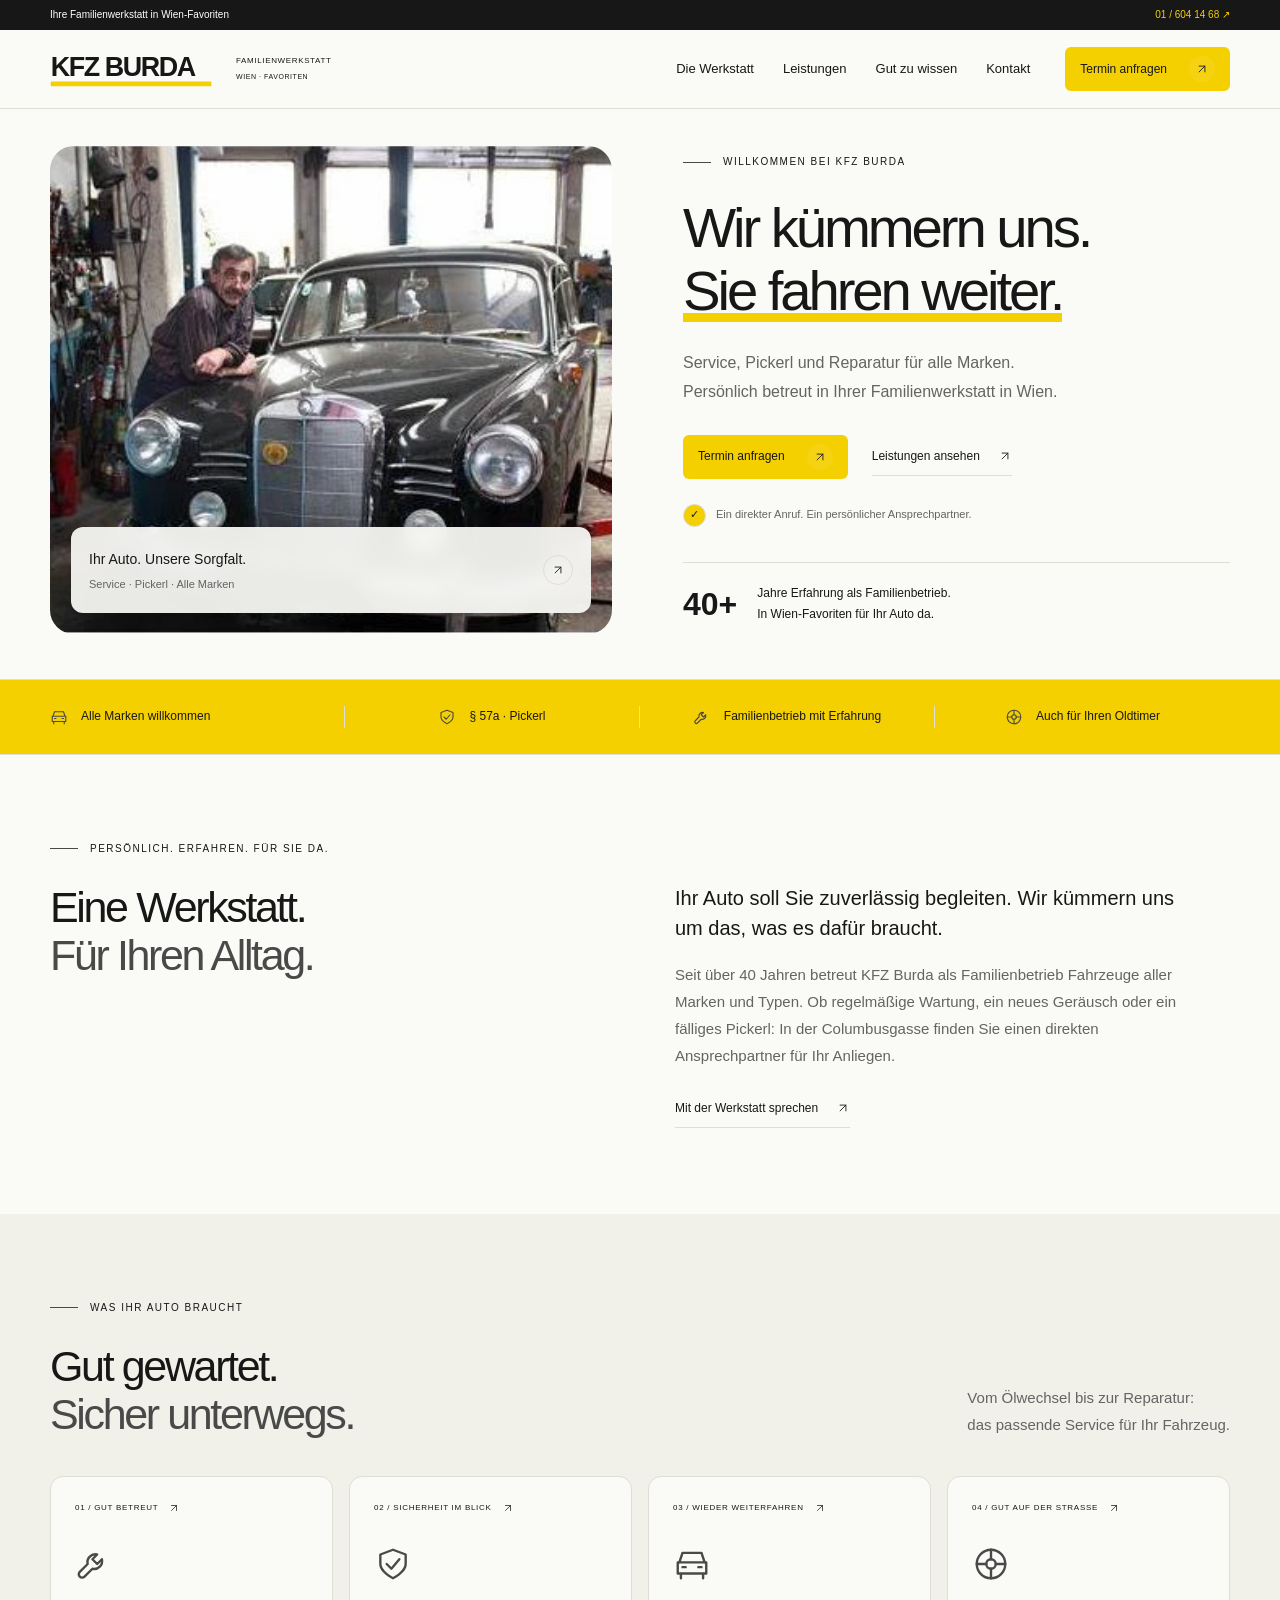
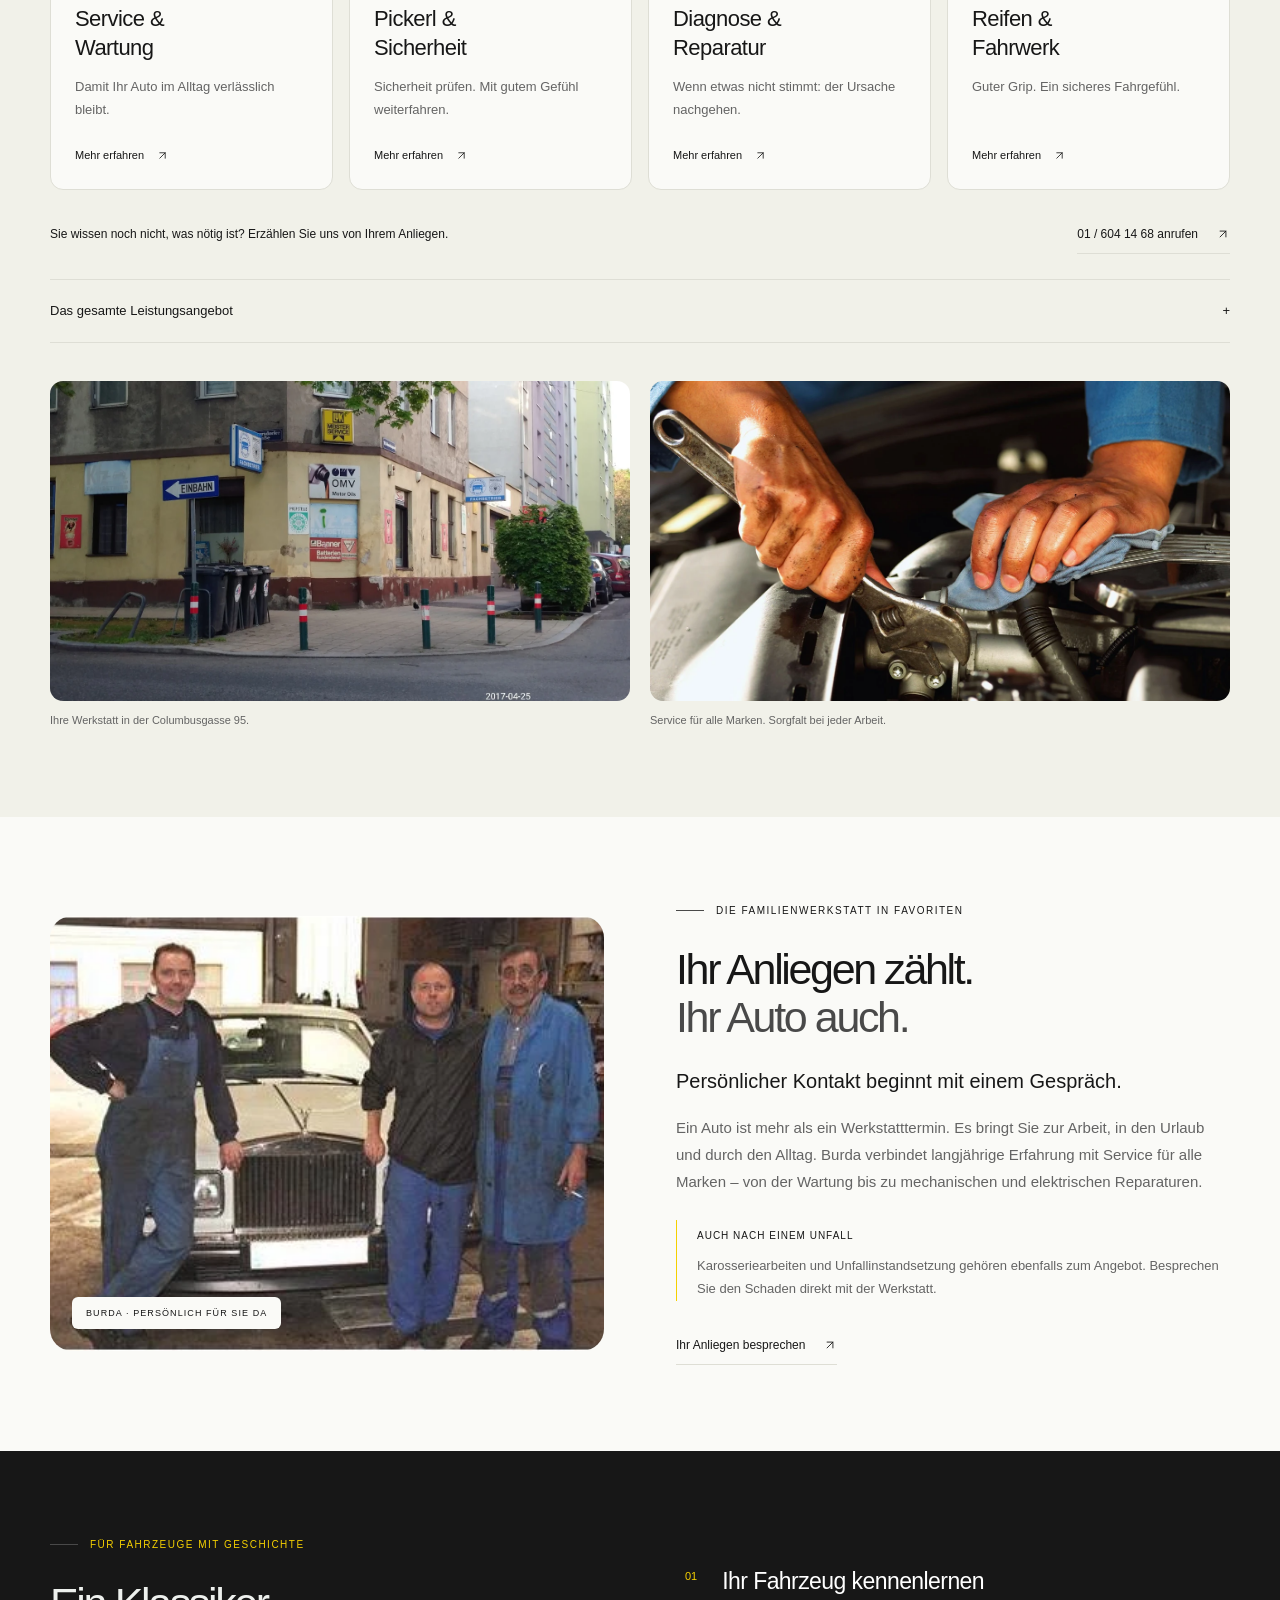
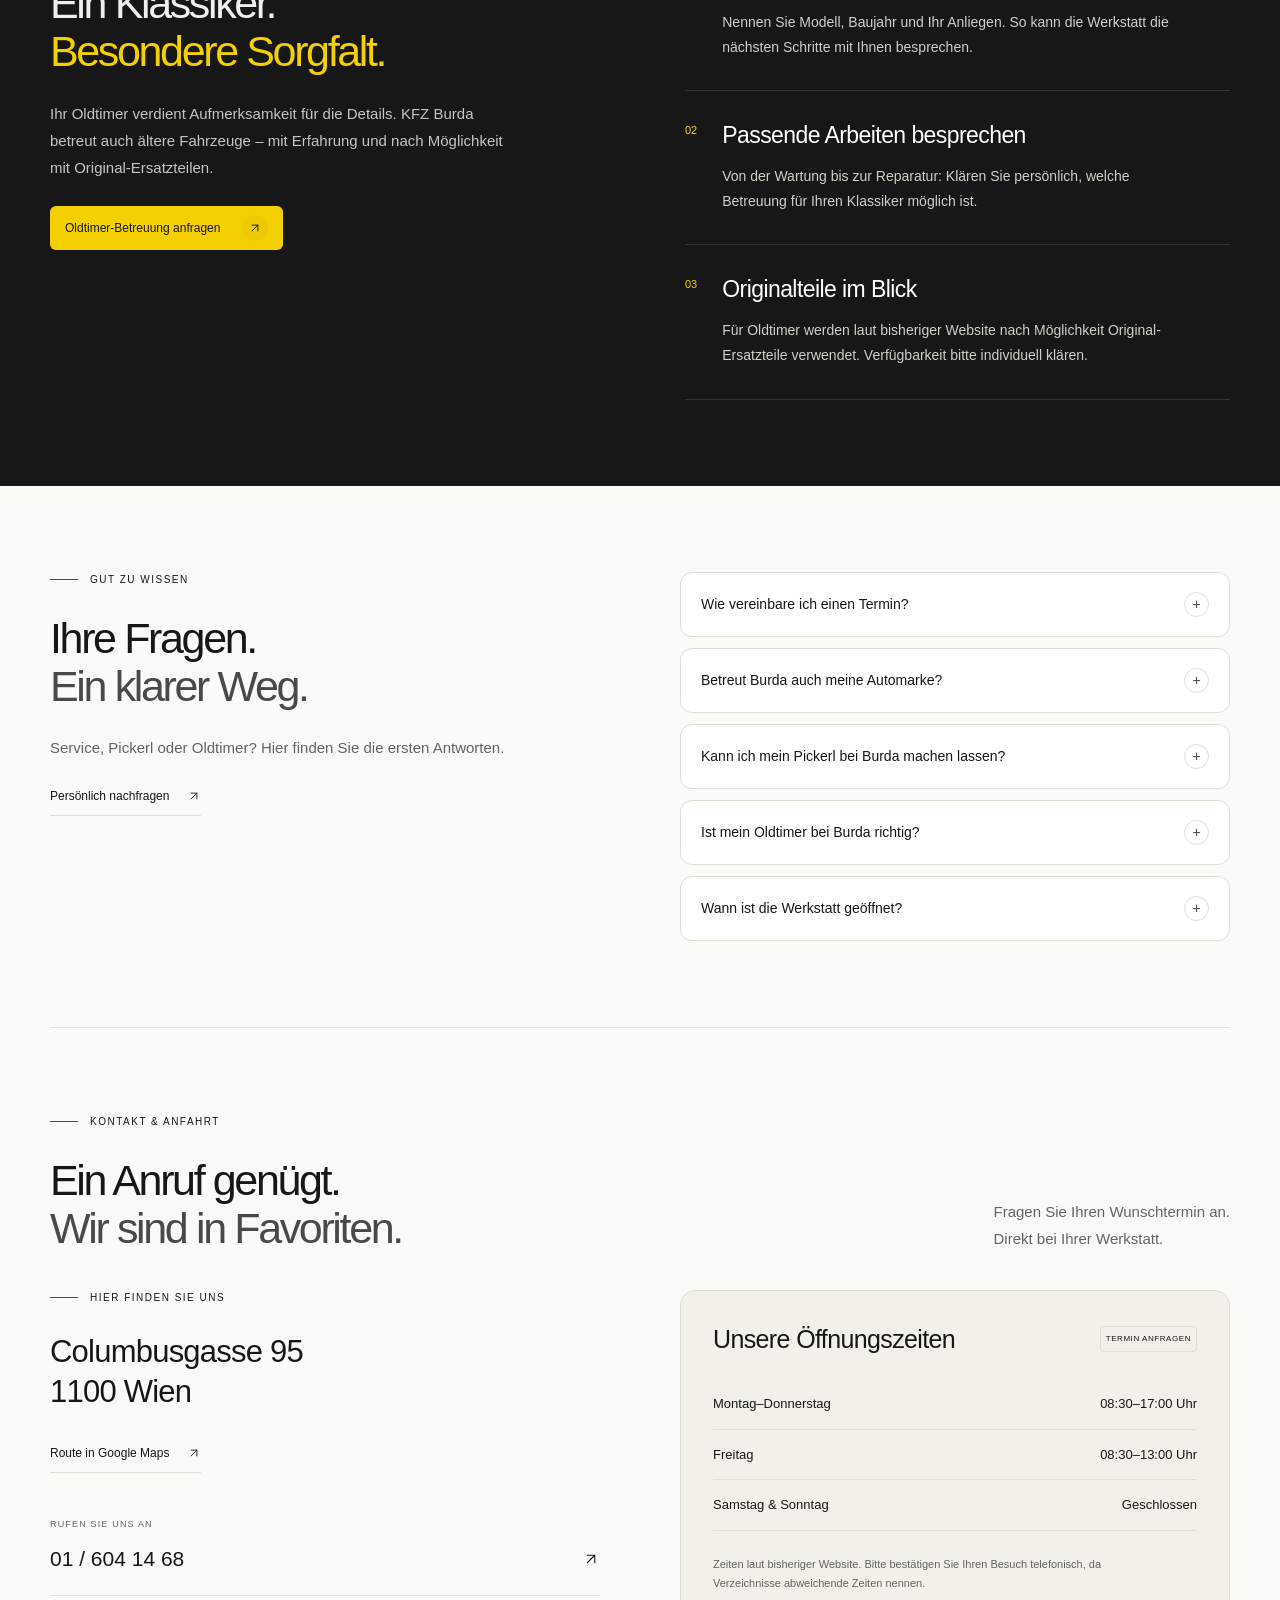
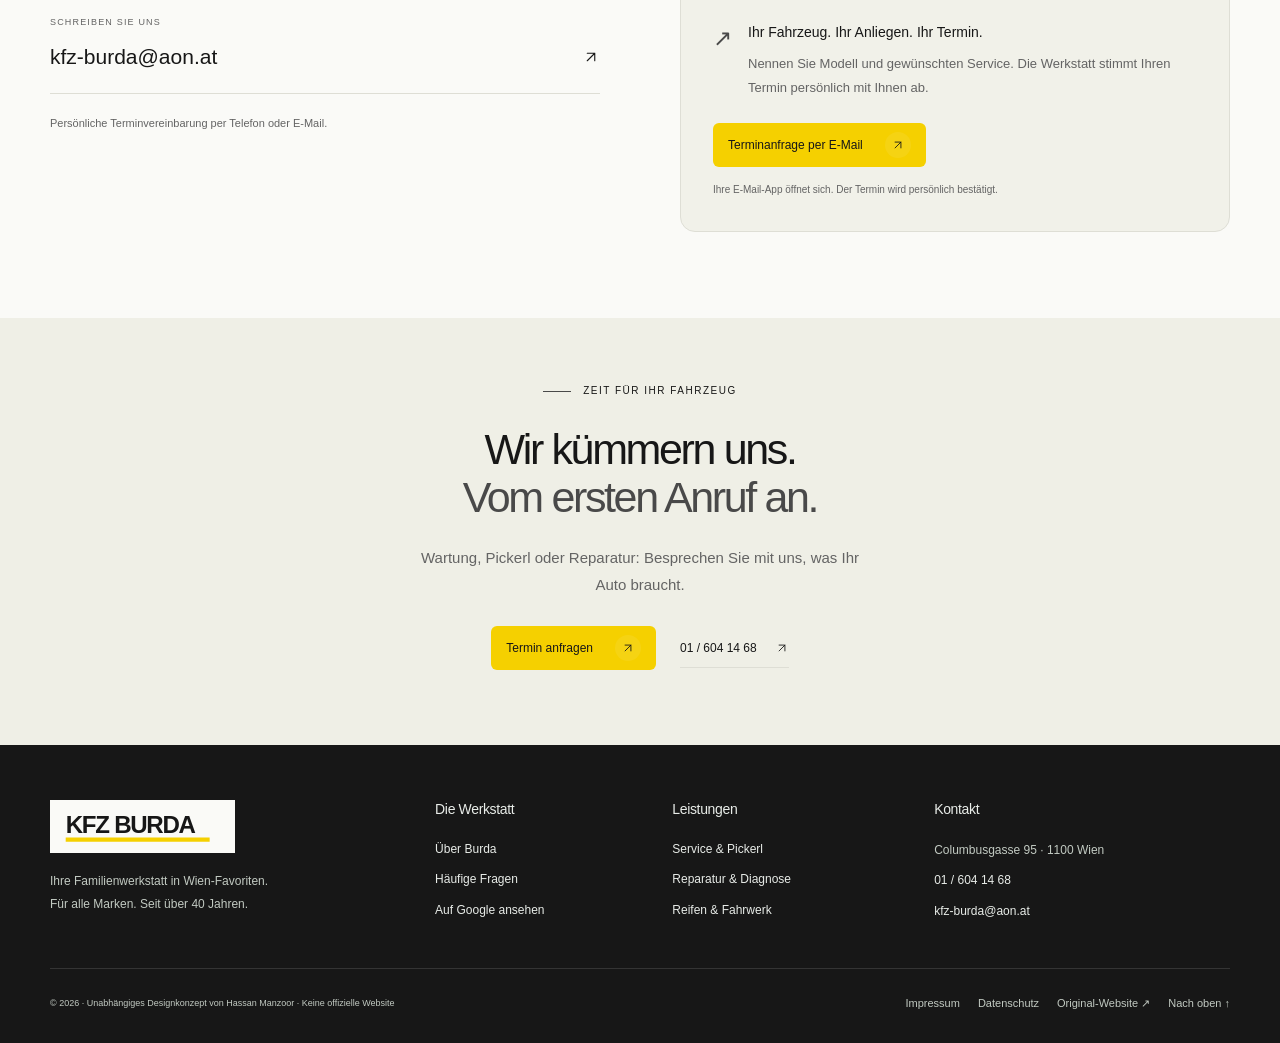
==== commit 9475ab5d: "Add Burda business profile photos and fix mobile logo visibility" ====
--- a/index.html
+++ b/index.html
@@ -1,11 +1,11 @@
-<!doctype html><html lang="de"><head><meta charset="utf-8"><meta name="viewport" content="width=device-width,initial-scale=1"><meta name="theme-color" content="#f5d000"><meta name="robots" content="noindex,nofollow"><title>KFZ Burda · Ihre Familienwerkstatt in 1100 Wien</title><meta name="description" content="Service, Pickerl und Reparatur für alle Marken. KFZ Burda in Wien-Favoriten. Unabhängiger Website-Entwurf."><link rel="icon" href="assets/favicon.svg"><link rel="preload" as="image" href="assets/service.webp"><link rel="stylesheet" href="style.css"><script src="app.js" defer></script></head><body><a class="skip" href="#main">Zum Inhalt springen</a><div class="topline"><div class="wrap"><span>Ihre Familienwerkstatt in Wien-Favoriten</span><a href="tel:+4316041468">01 / 604 14 68 ↗</a></div></div><header><div class="wrap nav"><a class="brand" href="/" aria-label="KFZ Burda – Startseite"><span class="brand-mark">KFZ BURDA</span><span>FAMILIENWERKSTATT<small>WIEN · FAVORITEN</small></span></a><nav id="navigation" aria-label="Hauptnavigation"><a href="#werkstatt">Die Werkstatt</a><a href="#leistungen">Leistungen</a><a href="#fragen">Gut zu wissen</a><a href="#kontakt">Kontakt</a></nav><a class="button" href="#kontakt">Termin anfragen<span><svg viewBox="0 0 24 24" aria-hidden="true"><path d="M7 17 17 7M7 7h10v10"/></svg></span></a><button class="menu" aria-label="Menü öffnen" aria-controls="navigation" aria-expanded="false"><span></span><span></span></button></div></header>
-<main id="main"><section class="hero wrap"><div class="hero-visual"><img src="assets/service.webp" alt="Service-Motiv aus der bisherigen Website von KFZ Burda" loading="eager" decoding="async" width="1200" height="900"><div class="photo-tag"><div><strong>Ihr Auto. Unsere Sorgfalt.</strong><small>Service · Pickerl · Alle Marken</small></div><a class="text-link" href="#leistungen"><svg viewBox="0 0 24 24" aria-hidden="true"><path d="M7 17 17 7M7 7h10v10"/></svg></a></div></div><div class="hero-copy"><div class="eyebrow">WILLKOMMEN BEI KFZ BURDA</div><h1>Wir kümmern uns.<br><span>Sie fahren weiter.</span></h1><p>Service, Pickerl und Reparatur für alle Marken.<br>Persönlich betreut in Ihrer Familienwerkstatt in Wien.</p><div class="actions"><a class="button" href="#kontakt">Termin anfragen<span><svg viewBox="0 0 24 24" aria-hidden="true"><path d="M7 17 17 7M7 7h10v10"/></svg></span></a><a class="text-link" href="#leistungen">Leistungen ansehen<svg viewBox="0 0 24 24" aria-hidden="true"><path d="M7 17 17 7M7 7h10v10"/></svg></a></div><div class="hero-note"><span>✓</span> Ein direkter Anruf. Ein persönlicher Ansprechpartner.</div><div class="family-proof"><strong>40+</strong><span>Jahre Erfahrung als Familienbetrieb.<br>In Wien-Favoriten für Ihr Auto da.</span></div></div></section>
+<!doctype html><html lang="de"><head><meta charset="utf-8"><meta name="viewport" content="width=device-width,initial-scale=1"><meta name="theme-color" content="#f5d000"><meta name="robots" content="noindex,nofollow"><title>KFZ Burda · Ihre Familienwerkstatt in 1100 Wien</title><meta name="description" content="Service, Pickerl und Reparatur für alle Marken. KFZ Burda in Wien-Favoriten. Unabhängiger Website-Entwurf."><link rel="icon" href="assets/favicon.svg"><link rel="preload" as="image" href="assets/classic.webp"><link rel="stylesheet" href="style.css"><script src="app.js" defer></script></head><body><a class="skip" href="#main">Zum Inhalt springen</a><div class="topline"><div class="wrap"><span>Ihre Familienwerkstatt in Wien-Favoriten</span><a href="tel:+4316041468">01 / 604 14 68 ↗</a></div></div><header><div class="wrap nav"><a class="brand" href="/" aria-label="KFZ Burda – Startseite"><img class="burda-logo" src="assets/burda-wordmark.svg" alt="KFZ Burda" width="205" height="50"><span>FAMILIENWERKSTATT<small>WIEN · FAVORITEN</small></span></a><nav id="navigation" aria-label="Hauptnavigation"><a href="#werkstatt">Die Werkstatt</a><a href="#leistungen">Leistungen</a><a href="#fragen">Gut zu wissen</a><a href="#kontakt">Kontakt</a></nav><a class="button" href="#kontakt">Termin anfragen<span><svg viewBox="0 0 24 24" aria-hidden="true"><path d="M7 17 17 7M7 7h10v10"/></svg></span></a><button class="menu" aria-label="Menü öffnen" aria-controls="navigation" aria-expanded="false"><span></span><span></span></button></div></header>
+<main id="main"><section class="hero wrap"><div class="hero-visual owner-photo"><img src="assets/classic.webp" alt="Klassischer Mercedes in der Burda-Werkstatt – Foto aus dem Inhaberprofil" loading="eager" decoding="async" width="1200" height="900"><div class="photo-tag"><div><strong>Ihr Auto. Unsere Sorgfalt.</strong><small>Service · Pickerl · Alle Marken</small></div><a class="text-link" href="#leistungen"><svg viewBox="0 0 24 24" aria-hidden="true"><path d="M7 17 17 7M7 7h10v10"/></svg></a></div></div><div class="hero-copy"><div class="eyebrow">WILLKOMMEN BEI KFZ BURDA</div><h1>Wir kümmern uns.<br><span>Sie fahren weiter.</span></h1><p>Service, Pickerl und Reparatur für alle Marken.<br>Persönlich betreut in Ihrer Familienwerkstatt in Wien.</p><div class="actions"><a class="button" href="#kontakt">Termin anfragen<span><svg viewBox="0 0 24 24" aria-hidden="true"><path d="M7 17 17 7M7 7h10v10"/></svg></span></a><a class="text-link" href="#leistungen">Leistungen ansehen<svg viewBox="0 0 24 24" aria-hidden="true"><path d="M7 17 17 7M7 7h10v10"/></svg></a></div><div class="hero-note"><span>✓</span> Ein direkter Anruf. Ein persönlicher Ansprechpartner.</div><div class="family-proof"><strong>40+</strong><span>Jahre Erfahrung als Familienbetrieb.<br>In Wien-Favoriten für Ihr Auto da.</span></div></div></section>
 <div class="trust-strip"><div class="wrap"><div><svg viewBox="0 0 24 24" aria-hidden="true"><path d="m4 11 2-6h12l2 6M3 11h18v7H3zM5 18v3m14-3v3M6 14h2m8 0h2"/></svg>Alle Marken willkommen</div><div><svg viewBox="0 0 24 24" aria-hidden="true"><path d="m12 3 8 3v6c0 5-8 9-8 9s-8-4-8-9V6z"/><path d="m8 12 3 3 5-6"/></svg>§ 57a · Pickerl</div><div><svg viewBox="0 0 24 24" aria-hidden="true"><path d="M14 6a5 5 0 0 0-6 6l-5 5a2 2 0 0 0 3 3l5-5a5 5 0 0 0 6-6l-3 3-3-3 3-3Z"/></svg>Familienbetrieb mit Erfahrung</div><div><svg viewBox="0 0 24 24" aria-hidden="true"><circle cx="12" cy="12" r="9"/><circle cx="12" cy="12" r="3"/><path d="M12 3v6m0 6v6M3 12h6m6 0h6"/></svg>Auch für Ihren Oldtimer</div></div></div>
 <section id="werkstatt" class="section wrap intro reveal"><div class="eyebrow">PERSÖNLICH. ERFAHREN. FÜR SIE DA.</div><div class="intro-grid"><h2>Eine Werkstatt.<br><span>Für Ihren Alltag.</span></h2><div><p class="lead">Ihr Auto soll Sie zuverlässig begleiten. Wir kümmern uns um das, was es dafür braucht.</p><p>Seit über 40 Jahren betreut KFZ Burda als Familienbetrieb Fahrzeuge aller Marken und Typen. Ob regelmäßige Wartung, ein neues Geräusch oder ein fälliges Pickerl: In der Columbusgasse finden Sie einen direkten Ansprechpartner für Ihr Anliegen.</p><a class="text-link" href="tel:+4316041468">Mit der Werkstatt sprechen<svg viewBox="0 0 24 24" aria-hidden="true"><path d="M7 17 17 7M7 7h10v10"/></svg></a></div></div></section>
-<section id="leistungen" class="section services"><div class="wrap"><div class="section-head reveal"><div><div class="eyebrow">WAS IHR AUTO BRAUCHT</div><h2>Gut gewartet.<br><span>Sicher unterwegs.</span></h2></div><p>Vom Ölwechsel bis zur Reparatur:<br>das passende Service für Ihr Fahrzeug.</p></div><div class="service-grid"><button class="service-card reveal" data-service="0" aria-haspopup="dialog"><span class="card-top">01 / GUT BETREUT<svg viewBox="0 0 24 24" aria-hidden="true"><path d="M7 17 17 7M7 7h10v10"/></svg></span><svg viewBox="0 0 24 24" aria-hidden="true"><path d="M14 6a5 5 0 0 0-6 6l-5 5a2 2 0 0 0 3 3l5-5a5 5 0 0 0 6-6l-3 3-3-3 3-3Z"/></svg><h3>Service &<br>Wartung</h3><p>Damit Ihr Auto im Alltag verlässlich bleibt.</p><span class="card-link">Mehr erfahren <svg viewBox="0 0 24 24" aria-hidden="true"><path d="M7 17 17 7M7 7h10v10"/></svg></span></button><button class="service-card reveal" data-service="1" aria-haspopup="dialog"><span class="card-top">02 / SICHERHEIT IM BLICK<svg viewBox="0 0 24 24" aria-hidden="true"><path d="M7 17 17 7M7 7h10v10"/></svg></span><svg viewBox="0 0 24 24" aria-hidden="true"><path d="m12 3 8 3v6c0 5-8 9-8 9s-8-4-8-9V6z"/><path d="m8 12 3 3 5-6"/></svg><h3>Pickerl &<br>Sicherheit</h3><p>Sicherheit prüfen. Mit gutem Gefühl weiterfahren.</p><span class="card-link">Mehr erfahren <svg viewBox="0 0 24 24" aria-hidden="true"><path d="M7 17 17 7M7 7h10v10"/></svg></span></button><button class="service-card reveal" data-service="2" aria-haspopup="dialog"><span class="card-top">03 / WIEDER WEITERFAHREN<svg viewBox="0 0 24 24" aria-hidden="true"><path d="M7 17 17 7M7 7h10v10"/></svg></span><svg viewBox="0 0 24 24" aria-hidden="true"><path d="m4 11 2-6h12l2 6M3 11h18v7H3zM5 18v3m14-3v3M6 14h2m8 0h2"/></svg><h3>Diagnose &<br>Reparatur</h3><p>Wenn etwas nicht stimmt: der Ursache nachgehen.</p><span class="card-link">Mehr erfahren <svg viewBox="0 0 24 24" aria-hidden="true"><path d="M7 17 17 7M7 7h10v10"/></svg></span></button><button class="service-card reveal" data-service="3" aria-haspopup="dialog"><span class="card-top">04 / GUT AUF DER STRASSE<svg viewBox="0 0 24 24" aria-hidden="true"><path d="M7 17 17 7M7 7h10v10"/></svg></span><svg viewBox="0 0 24 24" aria-hidden="true"><circle cx="12" cy="12" r="9"/><circle cx="12" cy="12" r="3"/><path d="M12 3v6m0 6v6M3 12h6m6 0h6"/></svg><h3>Reifen &<br>Fahrwerk</h3><p>Guter Grip. Ein sicheres Fahrgefühl.</p><span class="card-link">Mehr erfahren <svg viewBox="0 0 24 24" aria-hidden="true"><path d="M7 17 17 7M7 7h10v10"/></svg></span></button></div><div class="service-bottom"><p>Sie wissen noch nicht, was nötig ist? Erzählen Sie uns von Ihrem Anliegen.</p><a class="text-link" href="tel:+4316041468">01 / 604 14 68 anrufen<svg viewBox="0 0 24 24" aria-hidden="true"><path d="M7 17 17 7M7 7h10v10"/></svg></a></div><details class="all-services"><summary>Das gesamte Leistungsangebot <span>+</span></summary><p>Service und Wartung · § 57a-Begutachtung · Computerdiagnose · Sicherheitsanalyse · Urlaubscheck · Ölwechsel · Klimaanlagenwartung · Reifenservice · Bremsen · Auspuff · Lenkung und Fahrwerk · Motor und Kupplung · Elektrische Reparaturen · Karosseriearbeiten und Unfallinstandsetzung · Oldtimerbetreuung</p></details></div></section>
-<section class="section wrap team"><div class="team-image reveal"><img src="assets/bodywork.webp" alt="Reparatur-Motiv aus der bisherigen Website von KFZ Burda" loading="lazy" decoding="async" width="1200" height="900"><span class="image-label">SORGFALT BIS INS DETAIL</span></div><div class="team-copy reveal"><div class="eyebrow">DIE FAMILIENWERKSTATT IN FAVORITEN</div><h2>Ihr Anliegen zählt.<br><span>Ihr Auto auch.</span></h2><p class="lead">Persönlicher Kontakt beginnt mit einem Gespräch.</p><p>Ein Auto ist mehr als ein Werkstatttermin. Es bringt Sie zur Arbeit, in den Urlaub und durch den Alltag. Burda verbindet langjährige Erfahrung mit Service für alle Marken – von der Wartung bis zu mechanischen und elektrischen Reparaturen.</p><div class="qualification"><strong>AUCH NACH EINEM UNFALL</strong><p>Karosseriearbeiten und Unfallinstandsetzung gehören ebenfalls zum Angebot. Besprechen Sie den Schaden direkt mit der Werkstatt.</p></div><a class="text-link" href="#kontakt">Ihr Anliegen besprechen<svg viewBox="0 0 24 24" aria-hidden="true"><path d="M7 17 17 7M7 7h10v10"/></svg></a></div></section>
+<section id="leistungen" class="section services"><div class="wrap"><div class="section-head reveal"><div><div class="eyebrow">WAS IHR AUTO BRAUCHT</div><h2>Gut gewartet.<br><span>Sicher unterwegs.</span></h2></div><p>Vom Ölwechsel bis zur Reparatur:<br>das passende Service für Ihr Fahrzeug.</p></div><div class="service-grid"><button class="service-card reveal" data-service="0" aria-haspopup="dialog"><span class="card-top">01 / GUT BETREUT<svg viewBox="0 0 24 24" aria-hidden="true"><path d="M7 17 17 7M7 7h10v10"/></svg></span><svg viewBox="0 0 24 24" aria-hidden="true"><path d="M14 6a5 5 0 0 0-6 6l-5 5a2 2 0 0 0 3 3l5-5a5 5 0 0 0 6-6l-3 3-3-3 3-3Z"/></svg><h3>Service &<br>Wartung</h3><p>Damit Ihr Auto im Alltag verlässlich bleibt.</p><span class="card-link">Mehr erfahren <svg viewBox="0 0 24 24" aria-hidden="true"><path d="M7 17 17 7M7 7h10v10"/></svg></span></button><button class="service-card reveal" data-service="1" aria-haspopup="dialog"><span class="card-top">02 / SICHERHEIT IM BLICK<svg viewBox="0 0 24 24" aria-hidden="true"><path d="M7 17 17 7M7 7h10v10"/></svg></span><svg viewBox="0 0 24 24" aria-hidden="true"><path d="m12 3 8 3v6c0 5-8 9-8 9s-8-4-8-9V6z"/><path d="m8 12 3 3 5-6"/></svg><h3>Pickerl &<br>Sicherheit</h3><p>Sicherheit prüfen. Mit gutem Gefühl weiterfahren.</p><span class="card-link">Mehr erfahren <svg viewBox="0 0 24 24" aria-hidden="true"><path d="M7 17 17 7M7 7h10v10"/></svg></span></button><button class="service-card reveal" data-service="2" aria-haspopup="dialog"><span class="card-top">03 / WIEDER WEITERFAHREN<svg viewBox="0 0 24 24" aria-hidden="true"><path d="M7 17 17 7M7 7h10v10"/></svg></span><svg viewBox="0 0 24 24" aria-hidden="true"><path d="m4 11 2-6h12l2 6M3 11h18v7H3zM5 18v3m14-3v3M6 14h2m8 0h2"/></svg><h3>Diagnose &<br>Reparatur</h3><p>Wenn etwas nicht stimmt: der Ursache nachgehen.</p><span class="card-link">Mehr erfahren <svg viewBox="0 0 24 24" aria-hidden="true"><path d="M7 17 17 7M7 7h10v10"/></svg></span></button><button class="service-card reveal" data-service="3" aria-haspopup="dialog"><span class="card-top">04 / GUT AUF DER STRASSE<svg viewBox="0 0 24 24" aria-hidden="true"><path d="M7 17 17 7M7 7h10v10"/></svg></span><svg viewBox="0 0 24 24" aria-hidden="true"><circle cx="12" cy="12" r="9"/><circle cx="12" cy="12" r="3"/><path d="M12 3v6m0 6v6M3 12h6m6 0h6"/></svg><h3>Reifen &<br>Fahrwerk</h3><p>Guter Grip. Ein sicheres Fahrgefühl.</p><span class="card-link">Mehr erfahren <svg viewBox="0 0 24 24" aria-hidden="true"><path d="M7 17 17 7M7 7h10v10"/></svg></span></button></div><div class="service-bottom"><p>Sie wissen noch nicht, was nötig ist? Erzählen Sie uns von Ihrem Anliegen.</p><a class="text-link" href="tel:+4316041468">01 / 604 14 68 anrufen<svg viewBox="0 0 24 24" aria-hidden="true"><path d="M7 17 17 7M7 7h10v10"/></svg></a></div><details class="all-services"><summary>Das gesamte Leistungsangebot <span>+</span></summary><p>Service und Wartung · § 57a-Begutachtung · Computerdiagnose · Sicherheitsanalyse · Urlaubscheck · Ölwechsel · Klimaanlagenwartung · Reifenservice · Bremsen · Auspuff · Lenkung und Fahrwerk · Motor und Kupplung · Elektrische Reparaturen · Karosseriearbeiten und Unfallinstandsetzung · Oldtimerbetreuung</p></details><div class="practice-gallery"><figure><img src="assets/exterior.webp" alt="Burda KFZ-Werkstätte an der Columbusgasse 95 – Außenansicht aus dem Google-Unternehmensprofil" loading="lazy" decoding="async" width="1400" height="788"><figcaption>Ihre Werkstatt in der Columbusgasse 95.</figcaption></figure><figure><img src="assets/service.webp" alt="Service-Motiv aus der bisherigen Burda-Website" loading="lazy" decoding="async" width="1200" height="900"><figcaption>Service für alle Marken. Sorgfalt bei jeder Arbeit.</figcaption></figure></div></div></section>
+<section class="section wrap team"><div class="team-image owner-photo reveal"><img src="assets/team.webp" alt="Burda-Team mit einem klassischen Fahrzeug – Foto aus dem Inhaberprofil" loading="lazy" decoding="async" width="1200" height="900"><span class="image-label">BURDA · PERSÖNLICH FÜR SIE DA</span></div><div class="team-copy reveal"><div class="eyebrow">DIE FAMILIENWERKSTATT IN FAVORITEN</div><h2>Ihr Anliegen zählt.<br><span>Ihr Auto auch.</span></h2><p class="lead">Persönlicher Kontakt beginnt mit einem Gespräch.</p><p>Ein Auto ist mehr als ein Werkstatttermin. Es bringt Sie zur Arbeit, in den Urlaub und durch den Alltag. Burda verbindet langjährige Erfahrung mit Service für alle Marken – von der Wartung bis zu mechanischen und elektrischen Reparaturen.</p><div class="qualification"><strong>AUCH NACH EINEM UNFALL</strong><p>Karosseriearbeiten und Unfallinstandsetzung gehören ebenfalls zum Angebot. Besprechen Sie den Schaden direkt mit der Werkstatt.</p></div><a class="text-link" href="#kontakt">Ihr Anliegen besprechen<svg viewBox="0 0 24 24" aria-hidden="true"><path d="M7 17 17 7M7 7h10v10"/></svg></a></div></section>
 <section class="comfort section"><div class="wrap comfort-grid"><div class="reveal"><div class="eyebrow">FÜR FAHRZEUGE MIT GESCHICHTE</div><h2>Ein Klassiker.<br><span>Besondere Sorgfalt.</span></h2><p>Ihr Oldtimer verdient Aufmerksamkeit für die Details. KFZ Burda betreut auch ältere Fahrzeuge – mit Erfahrung und nach Möglichkeit mit Original-Ersatzteilen.</p><a class="button light" href="tel:+4316041468">Oldtimer-Betreuung anfragen<span><svg viewBox="0 0 24 24" aria-hidden="true"><path d="M7 17 17 7M7 7h10v10"/></svg></span></a></div><div class="comfort-list reveal"><div><span>01</span><div><h3>Ihr Fahrzeug kennenlernen</h3><p>Nennen Sie Modell, Baujahr und Ihr Anliegen. So kann die Werkstatt die nächsten Schritte mit Ihnen besprechen.</p></div></div><div><span>02</span><div><h3>Passende Arbeiten besprechen</h3><p>Von der Wartung bis zur Reparatur: Klären Sie persönlich, welche Betreuung für Ihren Klassiker möglich ist.</p></div></div><div><span>03</span><div><h3>Originalteile im Blick</h3><p>Für Oldtimer werden laut bisheriger Website nach Möglichkeit Original-Ersatzteile verwendet. Verfügbarkeit bitte individuell klären.</p></div></div></div></div></section>
 <section id="fragen" class="section wrap faq"><div class="faq-grid"><div class="reveal"><div class="eyebrow">GUT ZU WISSEN</div><h2>Ihre Fragen.<br><span>Ein klarer Weg.</span></h2><p>Service, Pickerl oder Oldtimer? Hier finden Sie die ersten Antworten.</p><a class="text-link" href="tel:+4316041468">Persönlich nachfragen<svg viewBox="0 0 24 24" aria-hidden="true"><path d="M7 17 17 7M7 7h10v10"/></svg></a></div><div class="questions reveal"><details><summary>Wie vereinbare ich einen Termin?<span>+</span></summary><p>Rufen Sie unter 01 / 604 14 68 an oder schreiben Sie an kfz-burda@aon.at. Nennen Sie Ihr Fahrzeug und Ihr Anliegen. Ihren Termin stimmen Sie direkt mit der Werkstatt ab.</p></details><details><summary>Betreut Burda auch meine Automarke?<span>+</span></summary><p>Ja. Die Familienwerkstatt wartet und repariert Fahrzeuge aller Marken und Typen.</p></details><details><summary>Kann ich mein Pickerl bei Burda machen lassen?<span>+</span></summary><p>Ja. Die § 57a-Begutachtung gehört zum Leistungsangebot. Bitte fragen Sie telefonisch nach einem Termin für Ihr Fahrzeug.</p></details><details><summary>Ist mein Oldtimer bei Burda richtig?<span>+</span></summary><p>Burda bietet auch Betreuung für Oldtimer. Laut bisheriger Website werden dafür nach Möglichkeit Original-Ersatzteile verwendet. Besprechen Sie Modell und benötigte Arbeiten persönlich.</p></details><details><summary>Wann ist die Werkstatt geöffnet?<span>+</span></summary><p>Laut bisheriger Website: Montag bis Donnerstag 08:30–17:00 Uhr, Freitag 08:30–13:00 Uhr. Da Verzeichnisse abweichende Zeiten nennen, bestätigen Sie Ihren Besuch bitte telefonisch.</p></details></div></div></section>
 <section id="kontakt" class="section wrap contact"><div class="section-head reveal"><div><div class="eyebrow">KONTAKT & ANFAHRT</div><h2>Ein Anruf genügt.<br><span>Wir sind in Favoriten.</span></h2></div><p>Fragen Sie Ihren Wunschtermin an.<br>Direkt bei Ihrer Werkstatt.</p></div><div class="contact-grid"><div class="contact-address reveal"><div class="eyebrow">HIER FINDEN SIE UNS</div><h3>Columbusgasse 95<br>1100 Wien</h3><a class="text-link" href="https://www.google.com/maps/search/?api=1&query=Burda+KFZ+Werkst%C3%A4tte+Columbusgasse+95+1100+Wien">Route in Google Maps<svg viewBox="0 0 24 24" aria-hidden="true"><path d="M7 17 17 7M7 7h10v10"/></svg></a><div class="contact-links"><a href="tel:+4316041468"><small>RUFEN SIE UNS AN</small><span>01 / 604 14 68 <svg viewBox="0 0 24 24" aria-hidden="true"><path d="M7 17 17 7M7 7h10v10"/></svg></span></a><a href="mailto:kfz-burda@aon.at?subject=Terminanfrage%20KFZ%20Burda"><small>SCHREIBEN SIE UNS</small><span>kfz-burda@aon.at <svg viewBox="0 0 24 24" aria-hidden="true"><path d="M7 17 17 7M7 7h10v10"/></svg></span></a></div><p class="contact-note">Persönliche Terminvereinbarung per Telefon oder E-Mail.</p></div><div class="hours reveal"><div class="hours-heading"><h3>Unsere Öffnungszeiten</h3><span>TERMIN ANFRAGEN</span></div><dl><div><dt>Montag–Donnerstag</dt><dd>08:30–17:00 Uhr</dd></div><div><dt>Freitag</dt><dd>08:30–13:00 Uhr</dd></div><div><dt>Samstag & Sonntag</dt><dd>Geschlossen</dd></div></dl><p class="contact-note">Zeiten laut bisheriger Website. Bitte bestätigen Sie Ihren Besuch telefonisch, da Verzeichnisse abweichende Zeiten nennen.</p><div class="booking-note"><span>↗</span><div><strong>Ihr Fahrzeug. Ihr Anliegen. Ihr Termin.</strong><p>Nennen Sie Modell und gewünschten Service. Die Werkstatt stimmt Ihren Termin persönlich mit Ihnen ab.</p></div></div><a class="button" href="mailto:kfz-burda@aon.at?subject=Terminanfrage%20KFZ%20Burda">Terminanfrage per E-Mail<span><svg viewBox="0 0 24 24" aria-hidden="true"><path d="M7 17 17 7M7 7h10v10"/></svg></span></a><small>Ihre E-Mail-App öffnet sich. Der Termin wird persönlich bestätigt.</small></div></div></section>
 <section class="closing"><div class="wrap reveal"><div class="eyebrow">ZEIT FÜR IHR FAHRZEUG</div><h2>Wir kümmern uns.<br><span>Vom ersten Anruf an.</span></h2><p>Wartung, Pickerl oder Reparatur: Besprechen Sie mit uns, was Ihr Auto braucht.</p><div class="actions"><a class="button" href="#kontakt">Termin anfragen<span><svg viewBox="0 0 24 24" aria-hidden="true"><path d="M7 17 17 7M7 7h10v10"/></svg></span></a><a class="text-link" href="tel:+4316041468">01 / 604 14 68<svg viewBox="0 0 24 24" aria-hidden="true"><path d="M7 17 17 7M7 7h10v10"/></svg></a></div></div></section></main>
-<footer><div class="wrap"><div class="footer-grid"><div><a class="brand" href="/" aria-label="KFZ Burda – Startseite"><span class="brand-mark">KFZ BURDA</span><span>FAMILIENWERKSTATT<small>WIEN · FAVORITEN</small></span></a><p>Ihre Familienwerkstatt in Wien-Favoriten.<br>Für alle Marken. Seit über 40 Jahren.</p></div><div><h3>Die Werkstatt</h3><a href="#werkstatt">Über Burda</a><a href="#fragen">Häufige Fragen</a><a href="https://www.google.com/maps/search/?api=1&query=Burda+KFZ+Werkst%C3%A4tte+Columbusgasse+95+1100+Wien">Auf Google ansehen</a></div><div><h3>Leistungen</h3><a href="#leistungen">Service & Pickerl</a><a href="#leistungen">Reparatur & Diagnose</a><a href="#leistungen">Reifen & Fahrwerk</a></div><div><h3>Kontakt</h3><p>Columbusgasse 95 · 1100 Wien</p><a href="tel:+4316041468">01 / 604 14 68</a><a href="mailto:kfz-burda@aon.at">kfz-burda@aon.at</a></div></div><div class="footer-bottom"><span>© 2026 · Unabhängiges Designkonzept von Hassan Manzoor · Keine offizielle Website</span><div><a href="impressum.html">Impressum</a><a href="datenschutz.html">Datenschutz</a><a href="https://stadler49.wixsite.com/kfz-burda">Original-Website ↗</a><a href="#main">Nach oben ↑</a></div></div></div></footer><div class="mobile-bar"><a class="button" href="tel:+4316041468">Anrufen<span><svg viewBox="0 0 24 24" aria-hidden="true"><path d="M7 17 17 7M7 7h10v10"/></svg></span></a><a class="button" href="#kontakt">Termin anfragen<span><svg viewBox="0 0 24 24" aria-hidden="true"><path d="M7 17 17 7M7 7h10v10"/></svg></span></a></div><dialog id="detail-dialog" aria-labelledby="dialog-title"><button class="dialog-close" aria-label="Schließen">×</button><div id="dialog-content"></div></dialog></body></html>+<footer><div class="wrap"><div class="footer-grid"><div><a class="brand" href="/" aria-label="KFZ Burda – Startseite"><img class="burda-logo" src="assets/burda-wordmark.svg" alt="KFZ Burda" width="205" height="50"><span>FAMILIENWERKSTATT<small>WIEN · FAVORITEN</small></span></a><p>Ihre Familienwerkstatt in Wien-Favoriten.<br>Für alle Marken. Seit über 40 Jahren.</p></div><div><h3>Die Werkstatt</h3><a href="#werkstatt">Über Burda</a><a href="#fragen">Häufige Fragen</a><a href="https://www.google.com/maps/search/?api=1&query=Burda+KFZ+Werkst%C3%A4tte+Columbusgasse+95+1100+Wien">Auf Google ansehen</a></div><div><h3>Leistungen</h3><a href="#leistungen">Service & Pickerl</a><a href="#leistungen">Reparatur & Diagnose</a><a href="#leistungen">Reifen & Fahrwerk</a></div><div><h3>Kontakt</h3><p>Columbusgasse 95 · 1100 Wien</p><a href="tel:+4316041468">01 / 604 14 68</a><a href="mailto:kfz-burda@aon.at">kfz-burda@aon.at</a></div></div><div class="footer-bottom"><span>© 2026 · Unabhängiges Designkonzept von Hassan Manzoor · Keine offizielle Website</span><div><a href="impressum.html">Impressum</a><a href="datenschutz.html">Datenschutz</a><a href="https://stadler49.wixsite.com/kfz-burda">Original-Website ↗</a><a href="#main">Nach oben ↑</a></div></div></div></footer><div class="mobile-bar"><a class="button" href="tel:+4316041468">Anrufen<span><svg viewBox="0 0 24 24" aria-hidden="true"><path d="M7 17 17 7M7 7h10v10"/></svg></span></a><a class="button" href="#kontakt">Termin anfragen<span><svg viewBox="0 0 24 24" aria-hidden="true"><path d="M7 17 17 7M7 7h10v10"/></svg></span></a></div><dialog id="detail-dialog" aria-labelledby="dialog-title"><button class="dialog-close" aria-label="Schließen">×</button><div id="dialog-content"></div></dialog></body></html>
--- a/style.css
+++ b/style.css
@@ -6,3 +6,6 @@
 @media(prefers-reduced-motion:reduce){html{scroll-behavior:auto}*,*:before,*:after{transition:none!important;animation:none!important}.js-motion .reveal{opacity:1;transform:none}}
 
 :root{--ink:#171717;--accent:#494949;--muted:#646464;--paper:#fafaf7;--wash:#f1f1e9;--line:#deded5;--dark:#171717;--yellow:#f5d000}h1,h2{font-weight:400;letter-spacing:-.055em}h1{font-size:clamp(40px,4.4vw,61px)}h2{font-size:43px}.brand{gap:12px}.brand-mark{font:bold 25px/1 Tahoma,Arial,sans-serif!important;letter-spacing:-.06em!important;border-bottom:5px solid var(--yellow);padding-bottom:5px}.brand>span:last-child{font-size:8px;letter-spacing:.08em}.button{background:var(--yellow);color:var(--ink)}.button:hover{background:#dfbd00;color:#171717}.button.light{background:var(--yellow);color:#171717}.button span{border-color:#17171744}.hero-copy h1 span{color:#171717;box-shadow:inset 0 -.16em var(--yellow)}.photo-tag{background:#fafaf7ed}.trust-strip{background:#f5d000}.trust-strip .wrap>div{color:#171717}.service-card:hover{background:#f5d000}.service-card:hover h3,.service-card:hover p,.service-card:hover .card-top,.service-card:hover .card-link{color:#171717}.card-top{font-size:8px}.qualification{border-left-color:var(--yellow)}.comfort h2 span,.comfort .eyebrow{color:#f5d000}.comfort-list>div>span{color:#f5d000}.comfort .comfort-list p{color:#d0d0c8}.steps>div>span{color:#171717;background:#f5d000}.closing{background:#efefe6}.topline a{color:#f5d000}.family-proof{display:flex;gap:20px;align-items:center;margin-top:35px;border-top:1px solid var(--line);padding-top:20px;font-size:12px}.family-proof strong{font-size:32px;line-height:1}.hero{min-height:570px}.hero-note{font-size:11px}.hero .hero-note span{background:#f5d000;color:#171717}.pickerl-icon{width:50px;height:50px}.legal-page p{margin:24px 0}.legal-page h2{margin-top:40px}.photo-source{font-size:10px;color:#74746c;margin-top:12px}.team-image img{object-position:center}.contact-note{font-size:11px}@media(max-width:760px){.brand-mark{font-size:23px!important}.brand>span:last-child{display:none}.nav{gap:12px}.hero{min-height:0}.hero-copy h1{font-size:43px}.hero-note{font-size:10px}h2{font-size:33px}.family-proof{margin-top:24px}.card-top{font-size:7px}}@media(max-width:380px){.brand-mark{font-size:20px!important}.hero-copy h1{font-size:38px}.nav>.button{font-size:9px;gap:8px}}
+.hero-visual>img{width:100%;height:100%;object-fit:cover;object-position:center}
+
+.brand .burda-logo{display:block!important;width:174px;height:45px;flex-shrink:0;object-fit:contain}.brand{flex-shrink:0}.owner-photo{overflow:hidden}.owner-photo>img{width:100%;height:100%;object-fit:cover;transform:scale(1.5)}.team-image.owner-photo>img{border-radius:0}.footer-grid .brand .burda-logo{padding:7px;background:var(--paper);width:185px;height:53px;border-radius:0}.practice-gallery figure{overflow:hidden}.practice-gallery img{width:100%;height:320px;object-fit:cover}@media(max-width:760px){.brand .burda-logo{width:126px;height:38px}.nav{gap:12px}.nav>.button{margin-left:auto;font-size:10px;padding:7px 10px;gap:8px}.practice-gallery img{height:240px}}@media(max-width:360px){.brand .burda-logo{width:110px}.nav{gap:8px}.nav>.button{font-size:9px;padding:7px 8px;gap:6px}}
